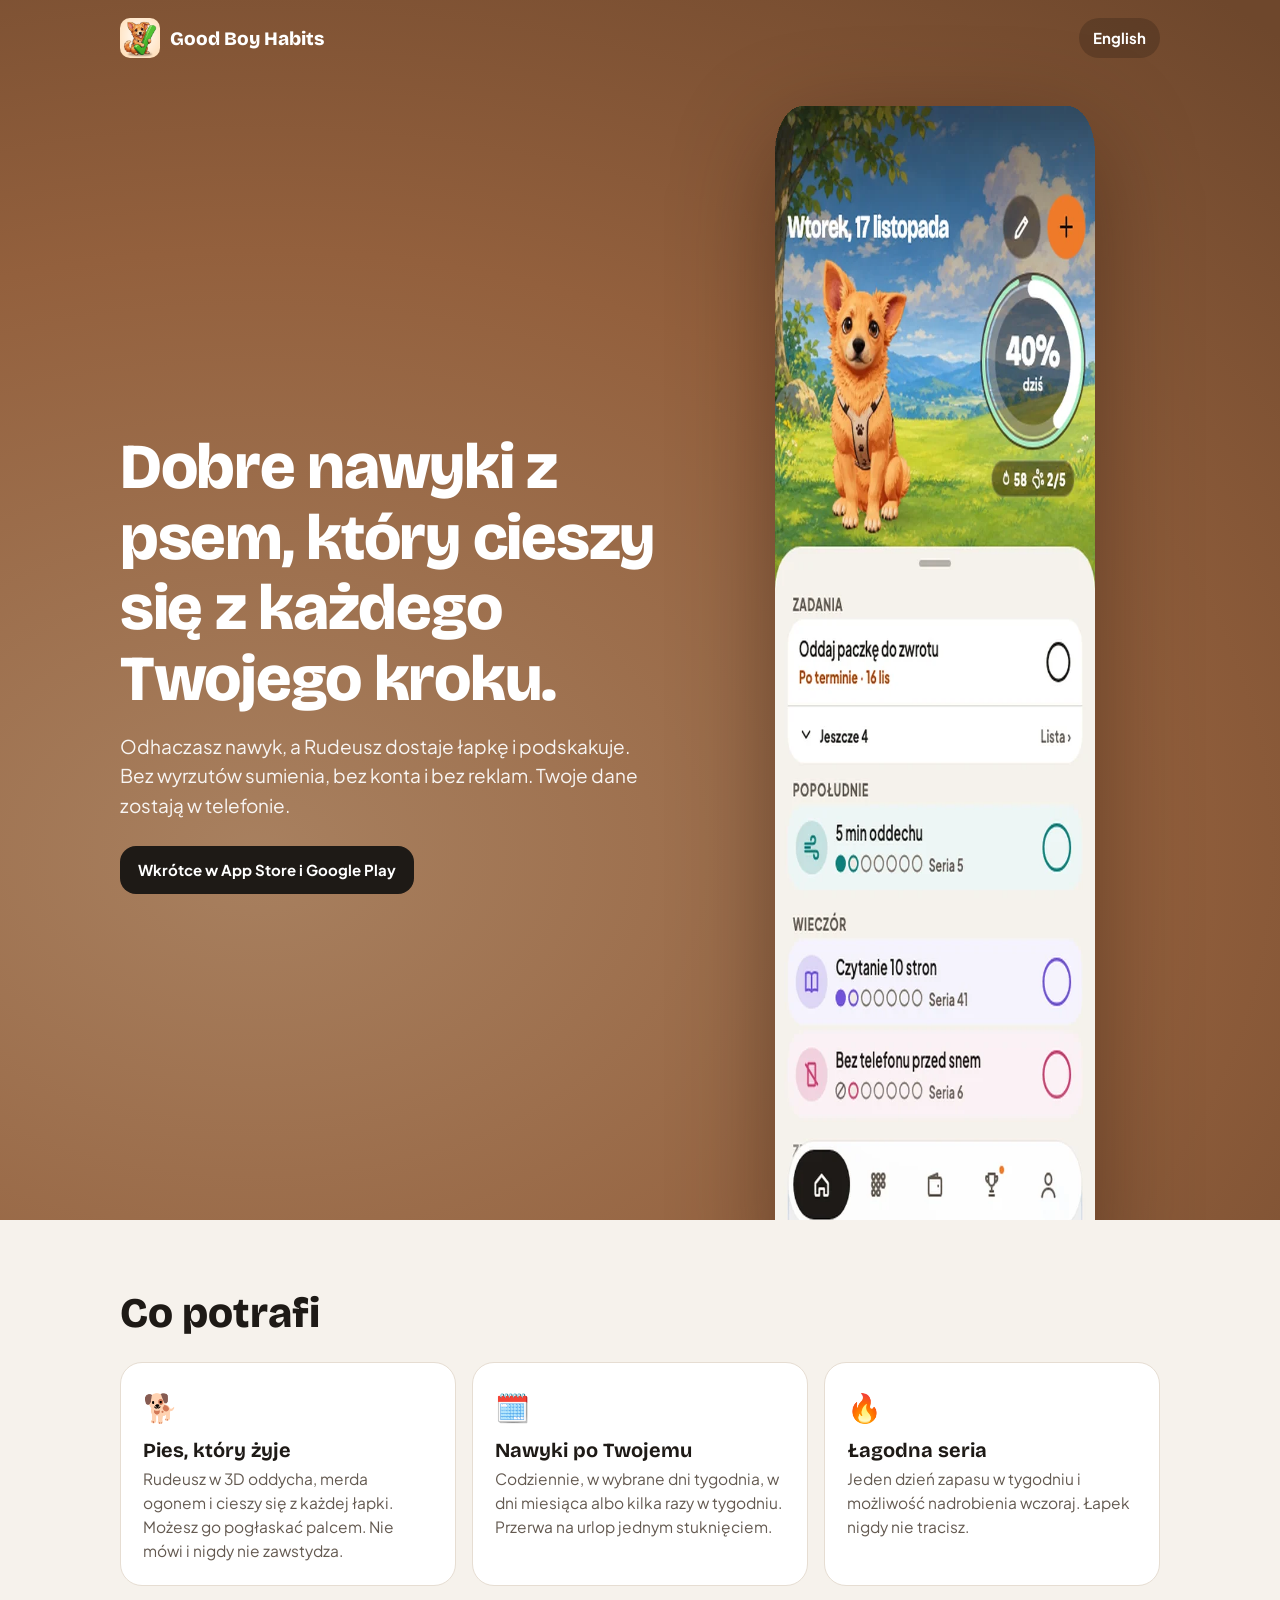
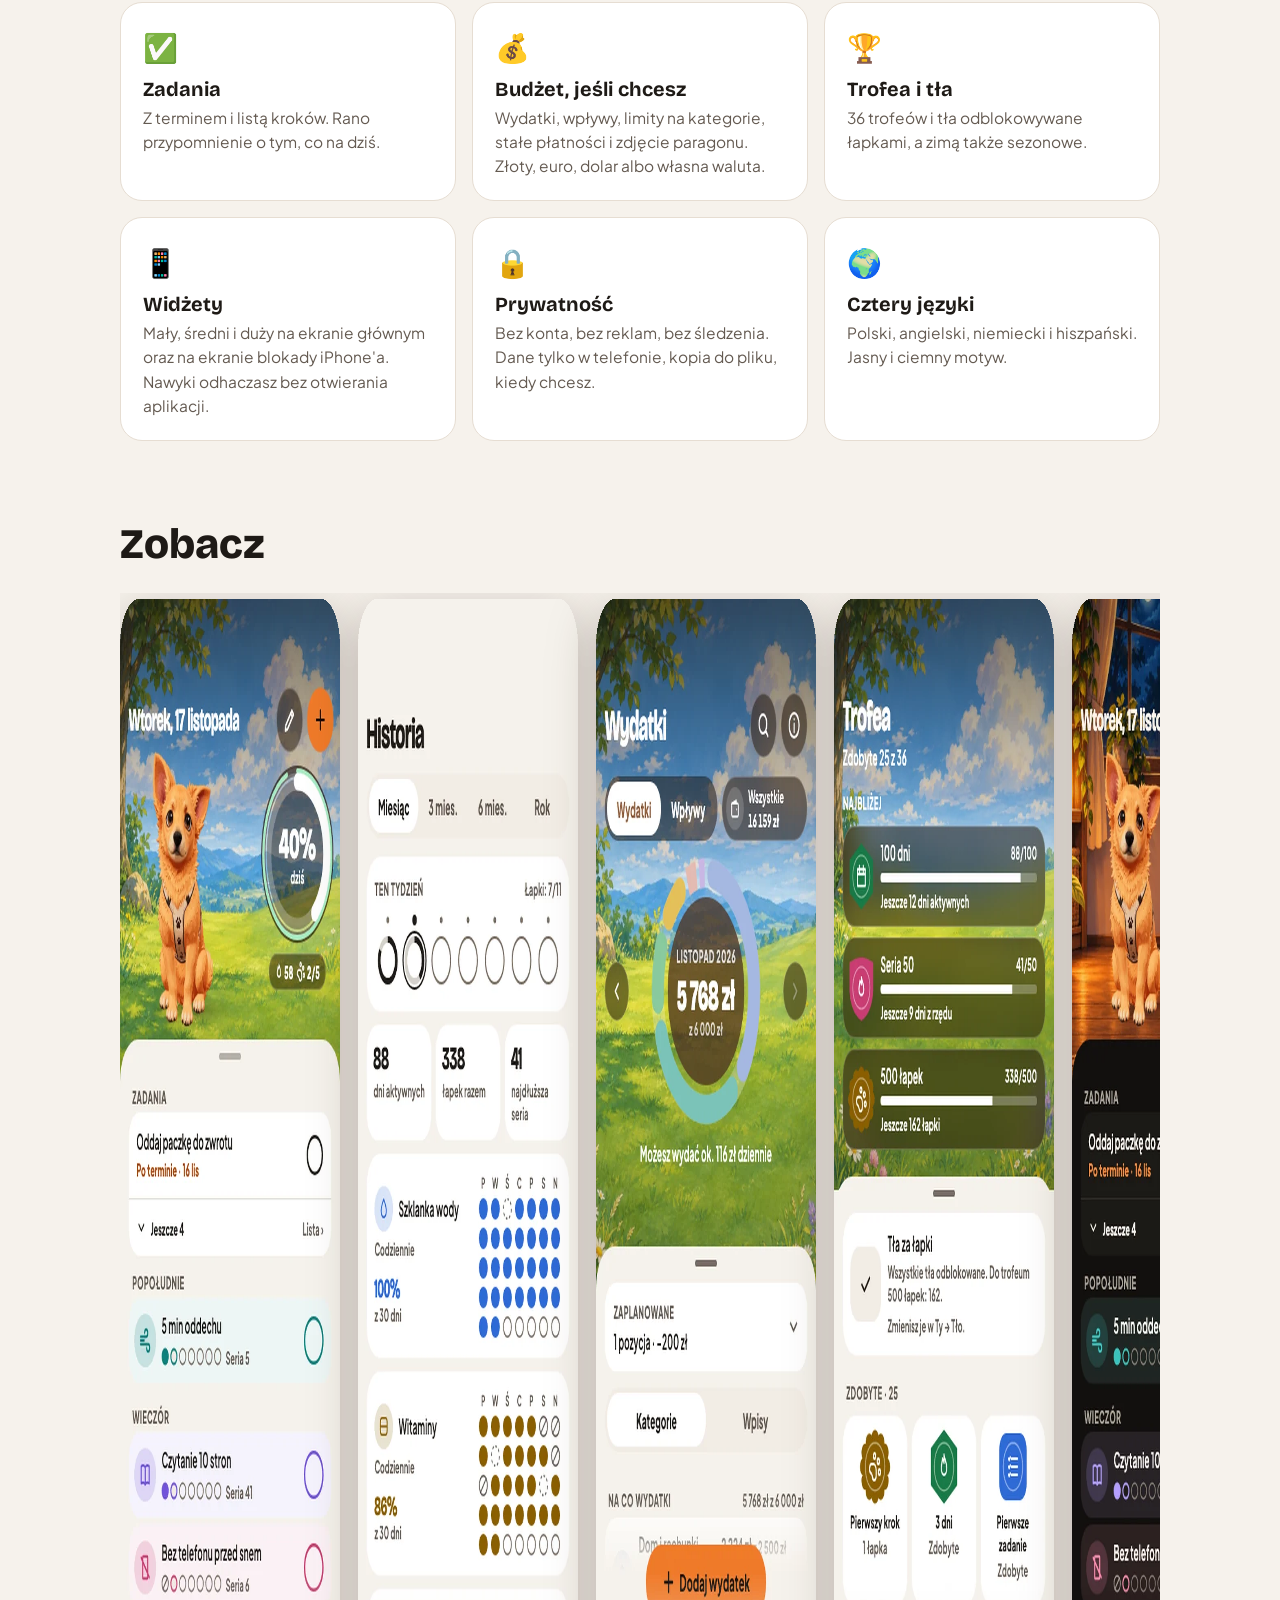
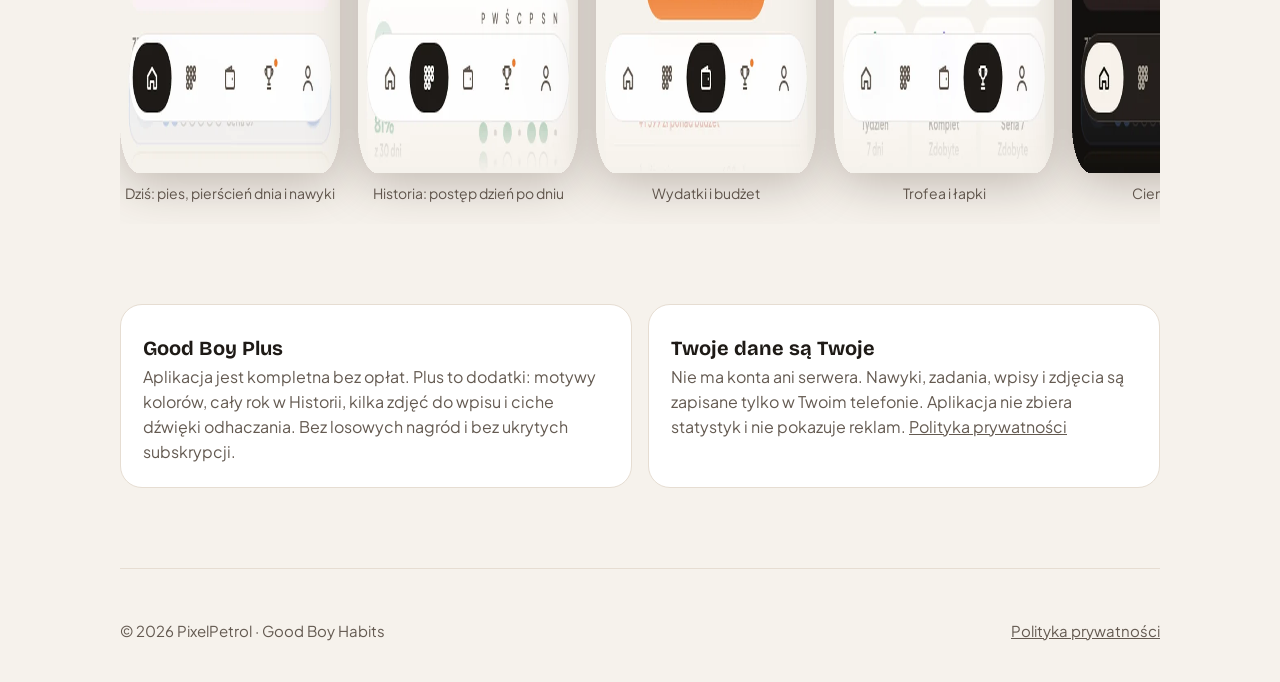
==== index.html @ c9a5abd4 "Good Boy Habits website and privacy policy Co-Authored-By: Claude Opus 5.5 <noreply@anthropic.com>" ====
<!doctype html>
<html lang="pl">
<head>
<meta charset="utf-8">
<meta name="viewport" content="width=device-width, initial-scale=1">
<title>Good Boy Habits — nawyki z psem</title>
<meta name="description" content="Dobre nawyki z psem, który cieszy się z każdego Twojego kroku. Bez konta, bez reklam, dane tylko w telefonie.">
<meta property="og:title" content="Good Boy Habits — nawyki z psem">
<meta property="og:description" content="Dobre nawyki z psem, który cieszy się z każdego Twojego kroku. Bez konta, bez reklam, dane tylko w telefonie.">
<meta property="og:image" content="img/og.png">
<link rel="icon" href="img/icon.png">
<link rel="preconnect" href="https://fonts.googleapis.com"><link rel="preconnect" href="https://fonts.gstatic.com" crossorigin><link href="https://fonts.googleapis.com/css2?family=Bricolage+Grotesque:wght@700;800&family=Plus+Jakarta+Sans:wght@500;700&display=swap" rel="stylesheet">
<link rel="stylesheet" href="style.css">
</head>
<body>
<header class="hero">
<div class="wrap">
<div class="top"><a class="brand" href="./"><img src="img/icon.png" alt="">Good Boy Habits</a><a class="langs" href="en/">English</a></div>
<div class="hero-grid">
<div><h1>Dobre nawyki z psem, który cieszy się z każdego Twojego kroku.</h1><p class="lead">Odhaczasz nawyk, a Rudeusz dostaje łapkę i podskakuje. Bez wyrzutów sumienia, bez konta i bez reklam. Twoje dane zostają w telefonie.</p><span class="badge"> Wkrótce w App Store i Google Play</span></div>
<div class="phone"><img src="img/pl_today.webp" alt="Dziś: pies, pierścień dnia i nawyki" width="540" height="1174"></div>
</div>
</div>
</header>
<main class="wrap">
<section><h2>Co potrafi</h2><div class="grid">
<div class="card"><div class="ico" aria-hidden="true">🐕</div><h3>Pies, który żyje</h3><p>Rudeusz w 3D oddycha, merda ogonem i cieszy się z każdej łapki. Możesz go pogłaskać palcem. Nie mówi i nigdy nie zawstydza.</p></div>
<div class="card"><div class="ico" aria-hidden="true">🗓️</div><h3>Nawyki po Twojemu</h3><p>Codziennie, w wybrane dni tygodnia, w dni miesiąca albo kilka razy w tygodniu. Przerwa na urlop jednym stuknięciem.</p></div>
<div class="card"><div class="ico" aria-hidden="true">🔥</div><h3>Łagodna seria</h3><p>Jeden dzień zapasu w tygodniu i możliwość nadrobienia wczoraj. Łapek nigdy nie tracisz.</p></div>
<div class="card"><div class="ico" aria-hidden="true">✅</div><h3>Zadania</h3><p>Z terminem i listą kroków. Rano przypomnienie o tym, co na dziś.</p></div>
<div class="card"><div class="ico" aria-hidden="true">💰</div><h3>Budżet, jeśli chcesz</h3><p>Wydatki, wpływy, limity na kategorie, stałe płatności i zdjęcie paragonu. Złoty, euro, dolar albo własna waluta.</p></div>
<div class="card"><div class="ico" aria-hidden="true">🏆</div><h3>Trofea i tła</h3><p>36 trofeów i tła odblokowywane łapkami, a zimą także sezonowe.</p></div>
<div class="card"><div class="ico" aria-hidden="true">📱</div><h3>Widżety</h3><p>Mały, średni i duży na ekranie głównym oraz na ekranie blokady iPhone&#x27;a. Nawyki odhaczasz bez otwierania aplikacji.</p></div>
<div class="card"><div class="ico" aria-hidden="true">🔒</div><h3>Prywatność</h3><p>Bez konta, bez reklam, bez śledzenia. Dane tylko w telefonie, kopia do pliku, kiedy chcesz.</p></div>
<div class="card"><div class="ico" aria-hidden="true">🌍</div><h3>Cztery języki</h3><p>Polski, angielski, niemiecki i hiszpański. Jasny i ciemny motyw.</p></div>
</div></section>
<section><h2>Zobacz</h2><div class="shots">
<figure><img src="img/pl_today.webp" alt="Dziś: pies, pierścień dnia i nawyki" loading="lazy" width="540" height="1174"><figcaption>Dziś: pies, pierścień dnia i nawyki</figcaption></figure>
<figure><img src="img/pl_history.webp" alt="Historia: postęp dzień po dniu" loading="lazy" width="540" height="1174"><figcaption>Historia: postęp dzień po dniu</figcaption></figure>
<figure><img src="img/pl_money.webp" alt="Wydatki i budżet" loading="lazy" width="540" height="1174"><figcaption>Wydatki i budżet</figcaption></figure>
<figure><img src="img/pl_trophies.webp" alt="Trofea i łapki" loading="lazy" width="540" height="1174"><figcaption>Trofea i łapki</figcaption></figure>
<figure><img src="img/pl_today_dark.webp" alt="Ciemny motyw" loading="lazy" width="540" height="1174"><figcaption>Ciemny motyw</figcaption></figure>
</div></section>
<section><div class="two">
<div class="card"><h3>Good Boy Plus</h3><p>Aplikacja jest kompletna bez opłat. Plus to dodatki: motywy kolorów, cały rok w Historii, kilka zdjęć do wpisu i ciche dźwięki odhaczania. Bez losowych nagród i bez ukrytych subskrypcji.</p></div>
<div class="card"><h3>Twoje dane są Twoje</h3><p>Nie ma konta ani serwera. Nawyki, zadania, wpisy i zdjęcia są zapisane tylko w Twoim telefonie. Aplikacja nie zbiera statystyk i nie pokazuje reklam. <a href="privacy.html">Polityka prywatności</a></p></div>
</div></section>
<footer><span>© 2026 PixelPetrol · Good Boy Habits</span><a href="privacy.html">Polityka prywatności</a></footer>
</main>
</body>
</html>
---- style.css ----
:root { --bg:#F6F2EC; --card:#FFFFFF; --tx:#1E1A16; --mut:#645A51; --hero:#93603D; --hero2:#6E472C; --brand:#F07A2E; --line:#E6DDD2; }
@media (prefers-color-scheme: dark) { :root { --bg:#12100E; --card:#1C1916; --tx:#F6F1EA; --mut:#A89F94; --line:#2E2924; } }
* { box-sizing:border-box; }
html { -webkit-text-size-adjust:100%; }
body { margin:0; background:var(--bg); color:var(--tx); font:17px/1.55 'Plus Jakarta Sans', system-ui, sans-serif; }
a { color:inherit; }
h1, h2, h3 { font-family:'Bricolage Grotesque', system-ui, sans-serif; line-height:1.1; margin:0; }
.wrap { max-width:1080px; margin:0 auto; padding:0 20px; }
header.hero { background:radial-gradient(120% 90% at 20% 70%, #A8805F, var(--hero) 55%, var(--hero2)); color:#fff; overflow:hidden; }
.top { display:flex; align-items:center; justify-content:space-between; padding:18px 0; }
.brand { display:flex; align-items:center; gap:10px; font:800 19px 'Bricolage Grotesque', sans-serif; text-decoration:none; }
.brand img { width:40px; height:40px; border-radius:10px; }
.langs { font-weight:700; font-size:15px; text-decoration:none; padding:8px 14px; border-radius:99px; background:rgba(0,0,0,.18); }
.hero-grid { display:grid; grid-template-columns:1.1fr .9fr; gap:40px; align-items:center; padding:30px 0 0; }
.hero h1 { font-size:clamp(38px, 6vw, 64px); font-weight:800; letter-spacing:-.02em; }
.hero p.lead { font-size:19px; opacity:.92; margin:18px 0 26px; max-width:520px; }
.badge { display:inline-flex; align-items:center; gap:10px; background:#1E1A16; color:#fff; padding:12px 18px; border-radius:16px; font-weight:700; font-size:15px; }
.phone { justify-self:center; width:min(320px, 80vw); margin-bottom:-60px; filter:drop-shadow(0 30px 50px rgba(40,20,8,.45)); }
.phone img { width:100%; display:block; }
section { padding:70px 0 10px; }
section h2 { font-size:clamp(30px, 4.4vw, 42px); font-weight:800; margin-bottom:26px; }
.grid { display:grid; grid-template-columns:repeat(3, 1fr); gap:16px; }
.card { background:var(--card); border:1px solid var(--line); border-radius:22px; padding:22px; }
.card .ico { font-size:28px; }
.card h3 { font-size:20px; font-weight:700; margin:10px 0 6px; }
.card p { margin:0; color:var(--mut); font-size:15.5px; }
.shots { display:flex; gap:18px; overflow-x:auto; padding:6px 2px 20px; scroll-snap-type:x mandatory; }
.shots figure { margin:0; flex:0 0 220px; scroll-snap-align:start; }
.shots img { width:100%; display:block; filter:drop-shadow(0 12px 24px rgba(40,20,8,.25)); }
.shots figcaption { color:var(--mut); font-size:14px; margin-top:10px; text-align:center; }
.two { display:grid; grid-template-columns:1fr 1fr; gap:16px; }
.two .card p { font-size:16px; }
footer { padding:50px 0 40px; color:var(--mut); font-size:15px; display:flex; gap:18px; flex-wrap:wrap; justify-content:space-between; border-top:1px solid var(--line); margin-top:70px; }
.policy { max-width:760px; margin:0 auto; padding:30px 20px 10px; }
.policy h1 { font-size:clamp(34px, 6vw, 48px); font-weight:800; margin:20px 0 6px; }
.policy h2 { font-size:22px; font-weight:700; margin:34px 0 8px; }
.policy p { margin:0 0 12px; }
.policy .mut { color:var(--mut); }
@media (max-width:820px) {
  .hero-grid { grid-template-columns:1fr; text-align:left; }
  .phone { width:min(280px, 74vw); }
  .grid, .two { grid-template-columns:1fr; }
}
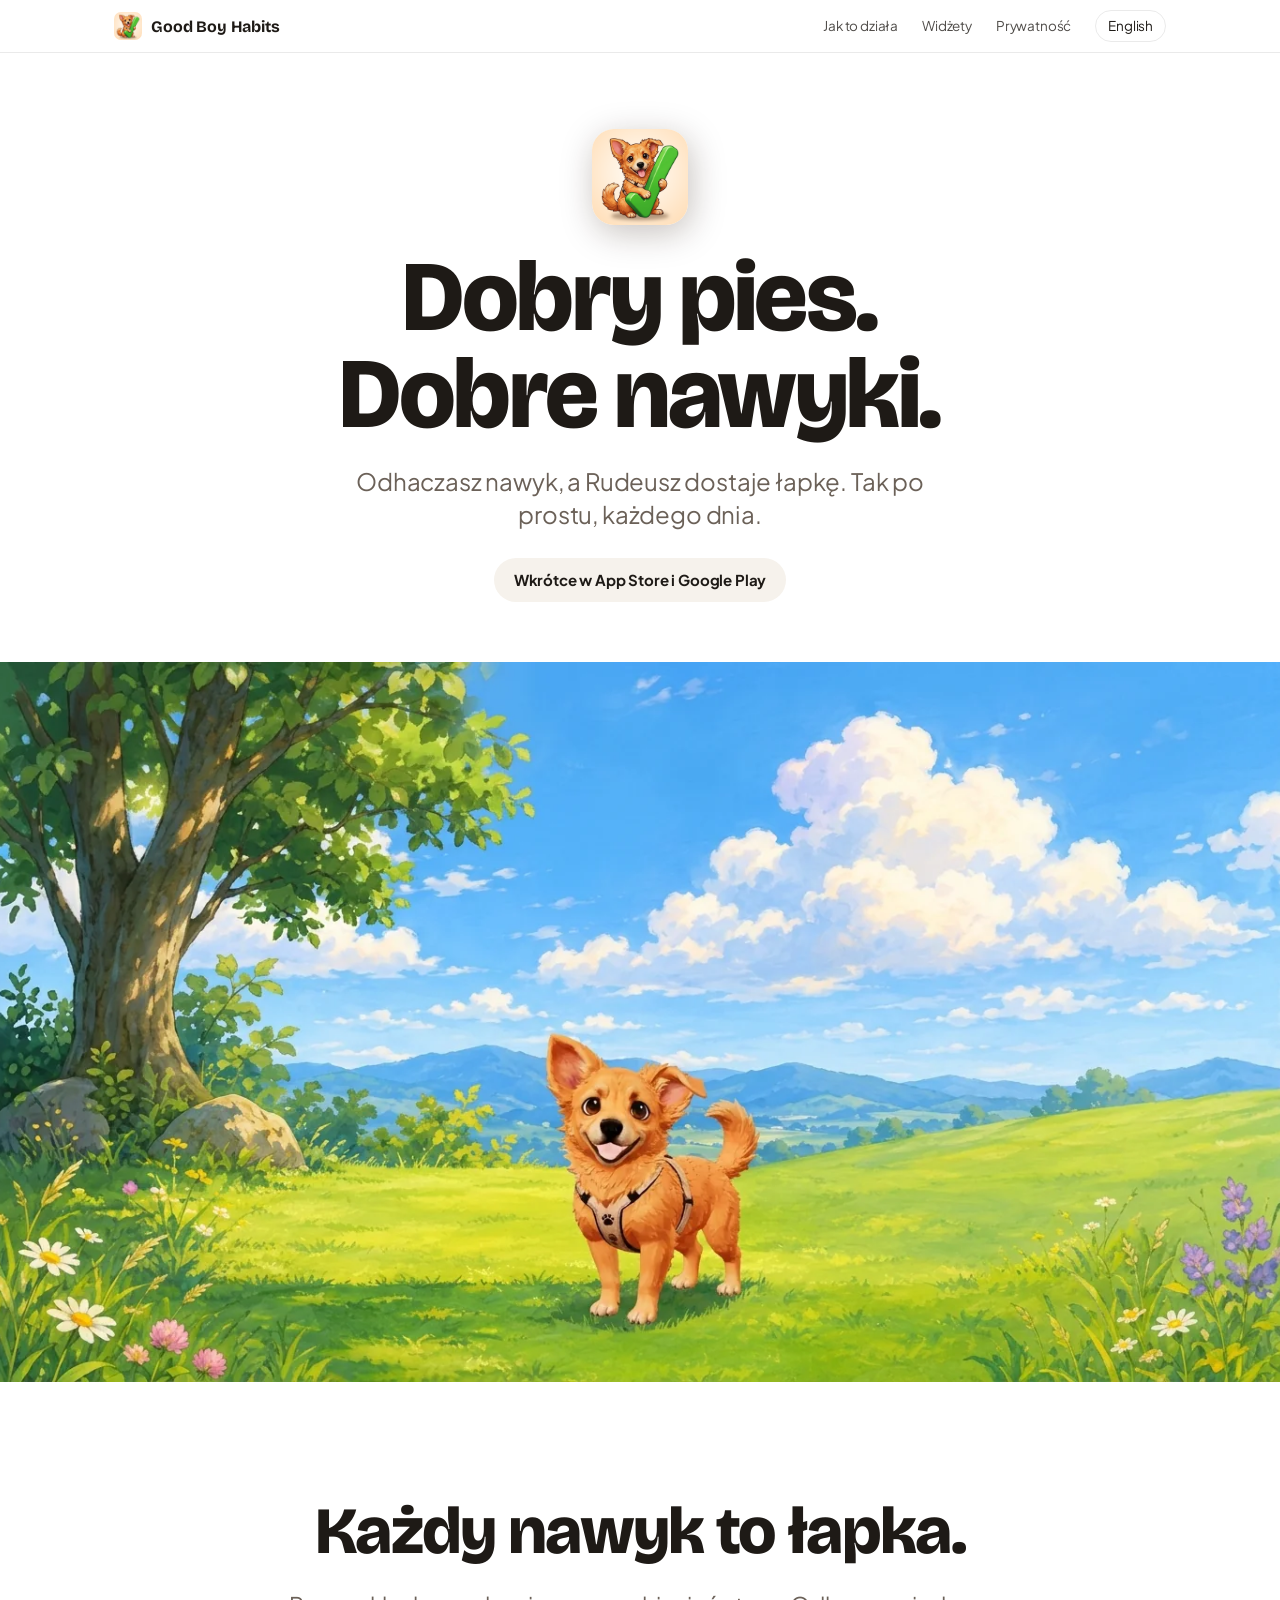
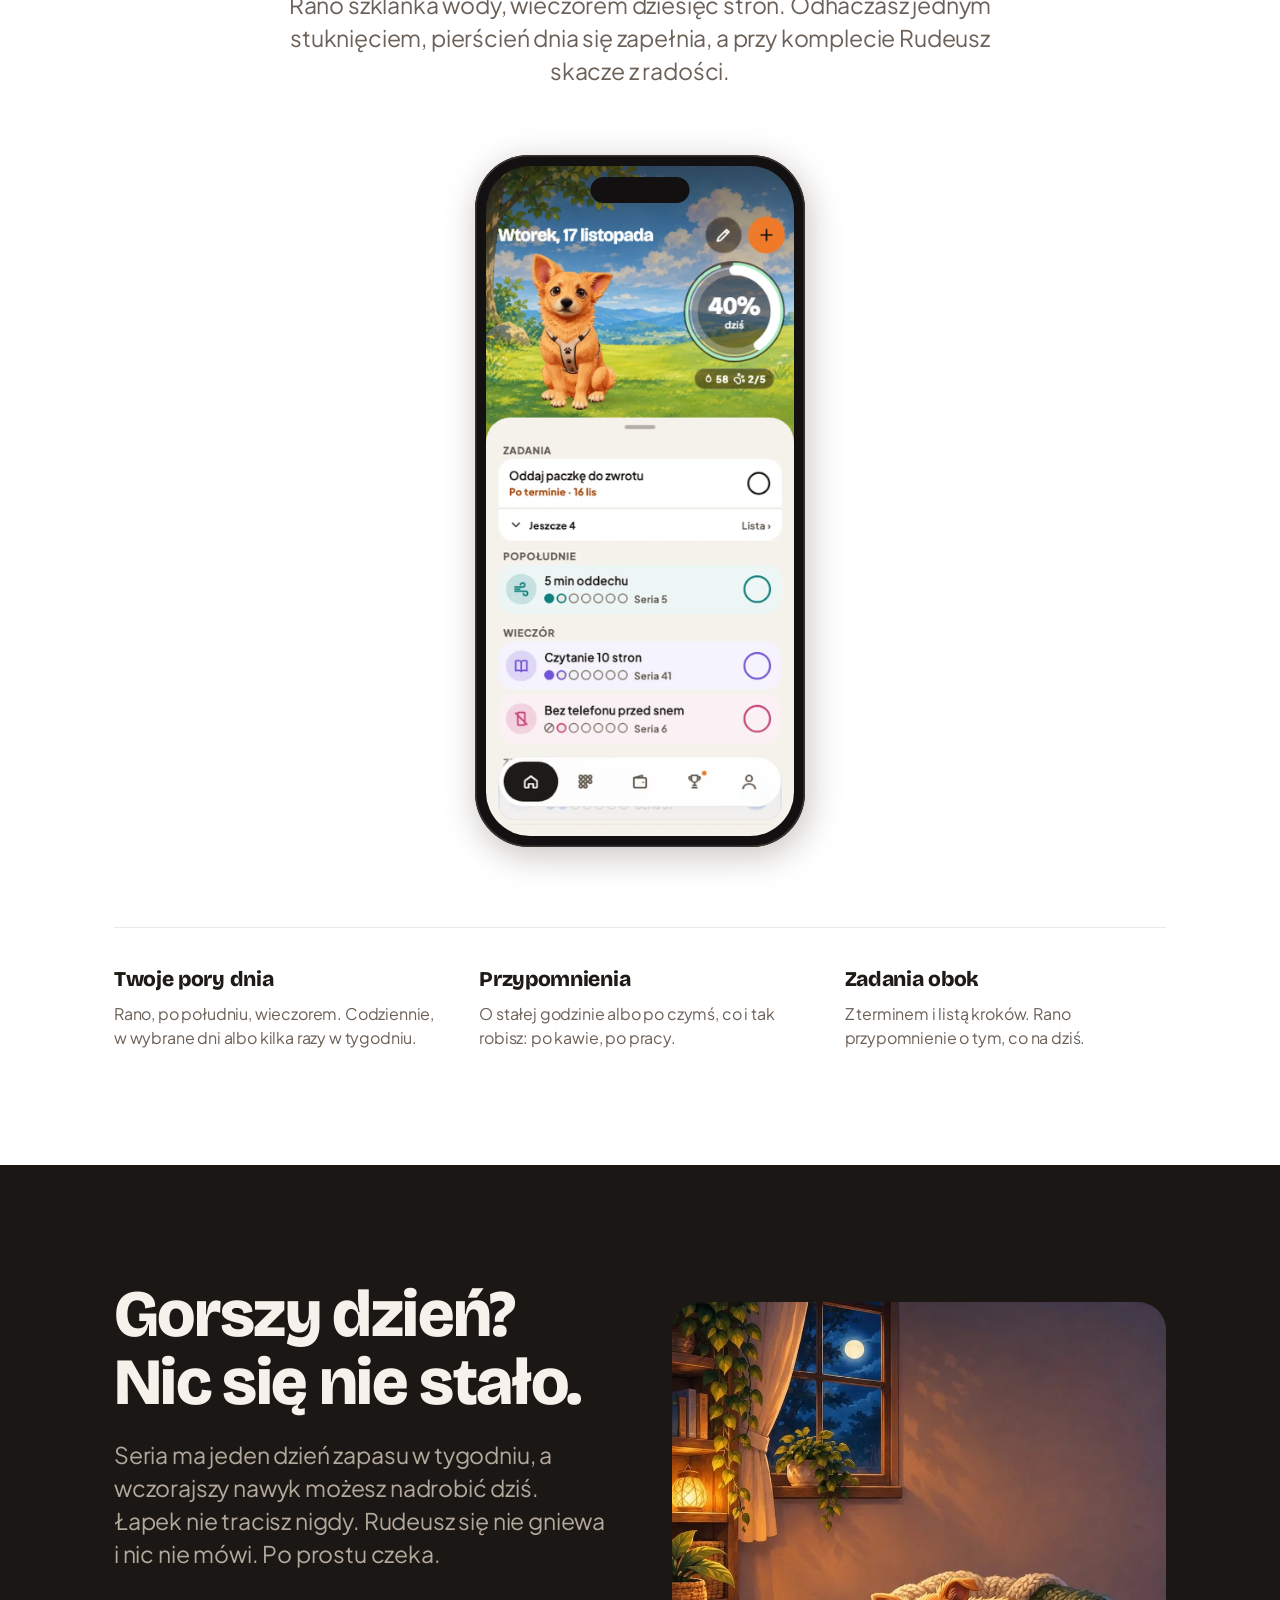
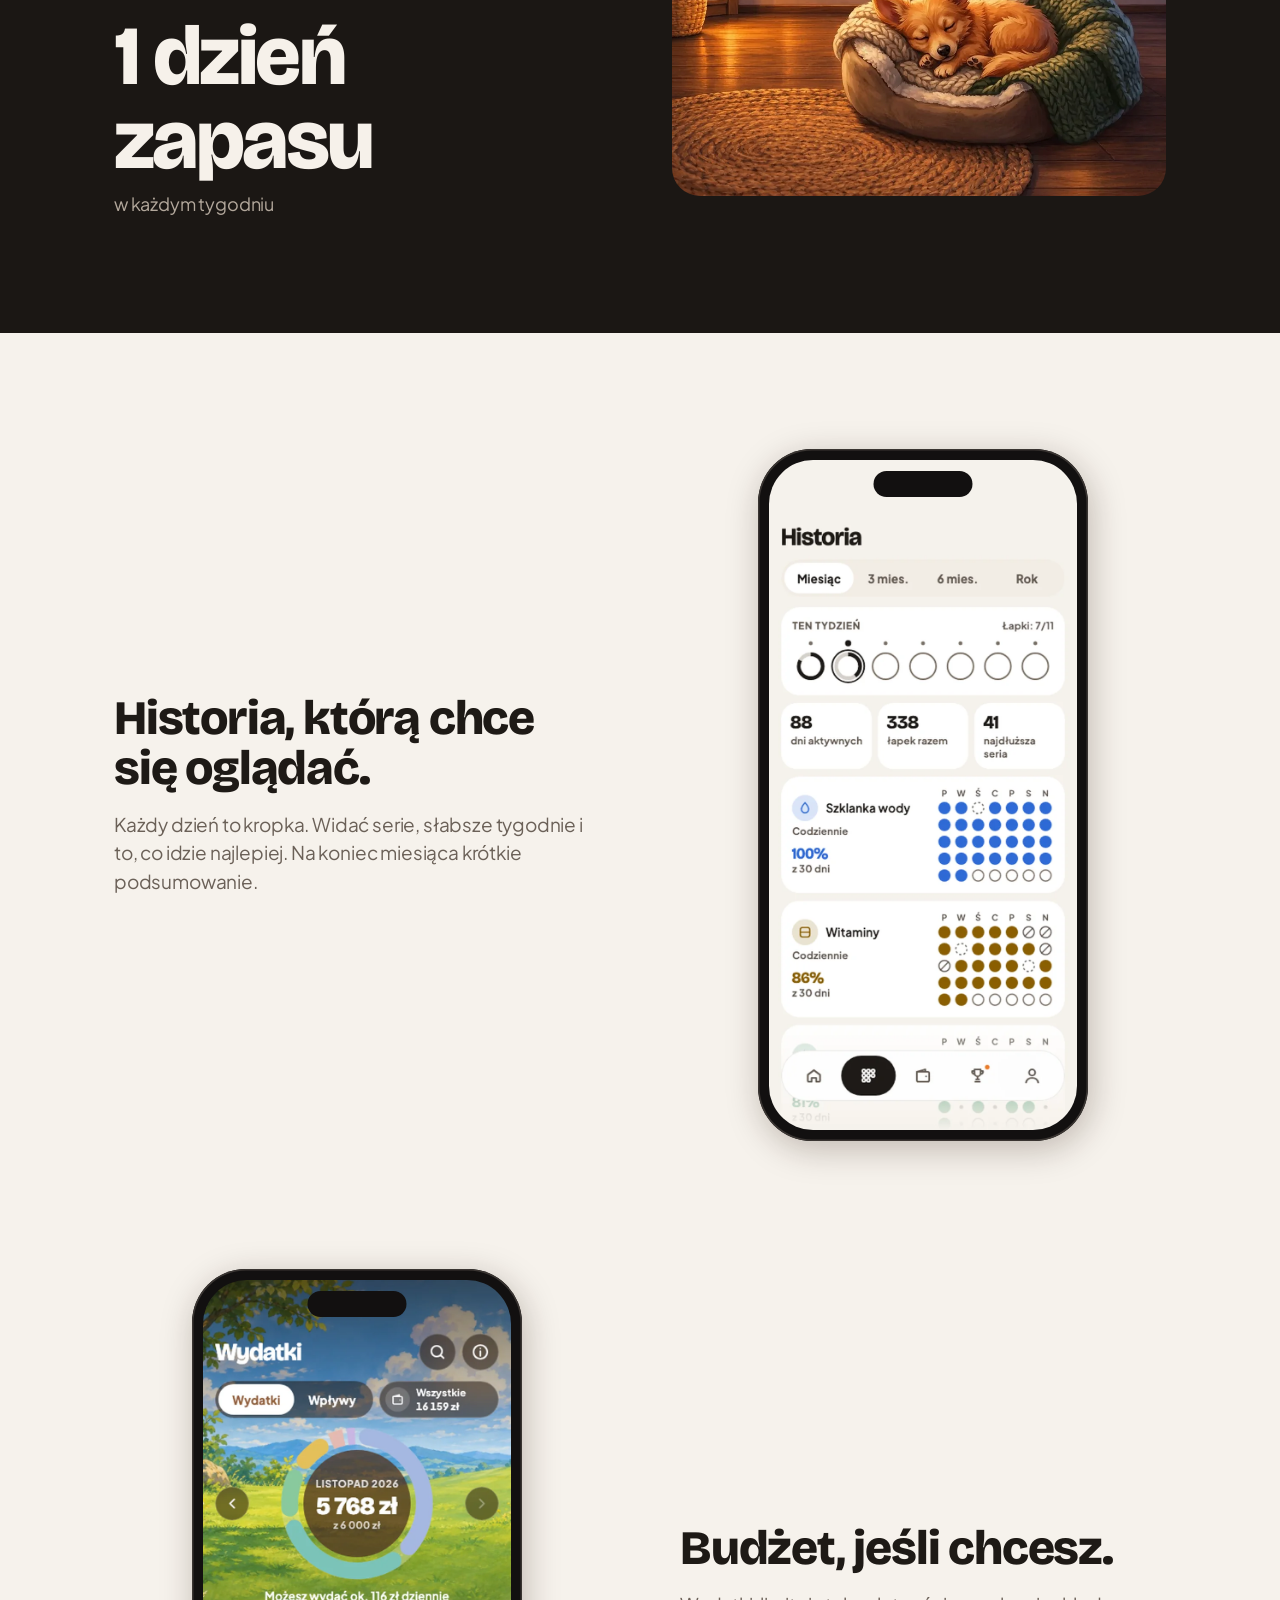
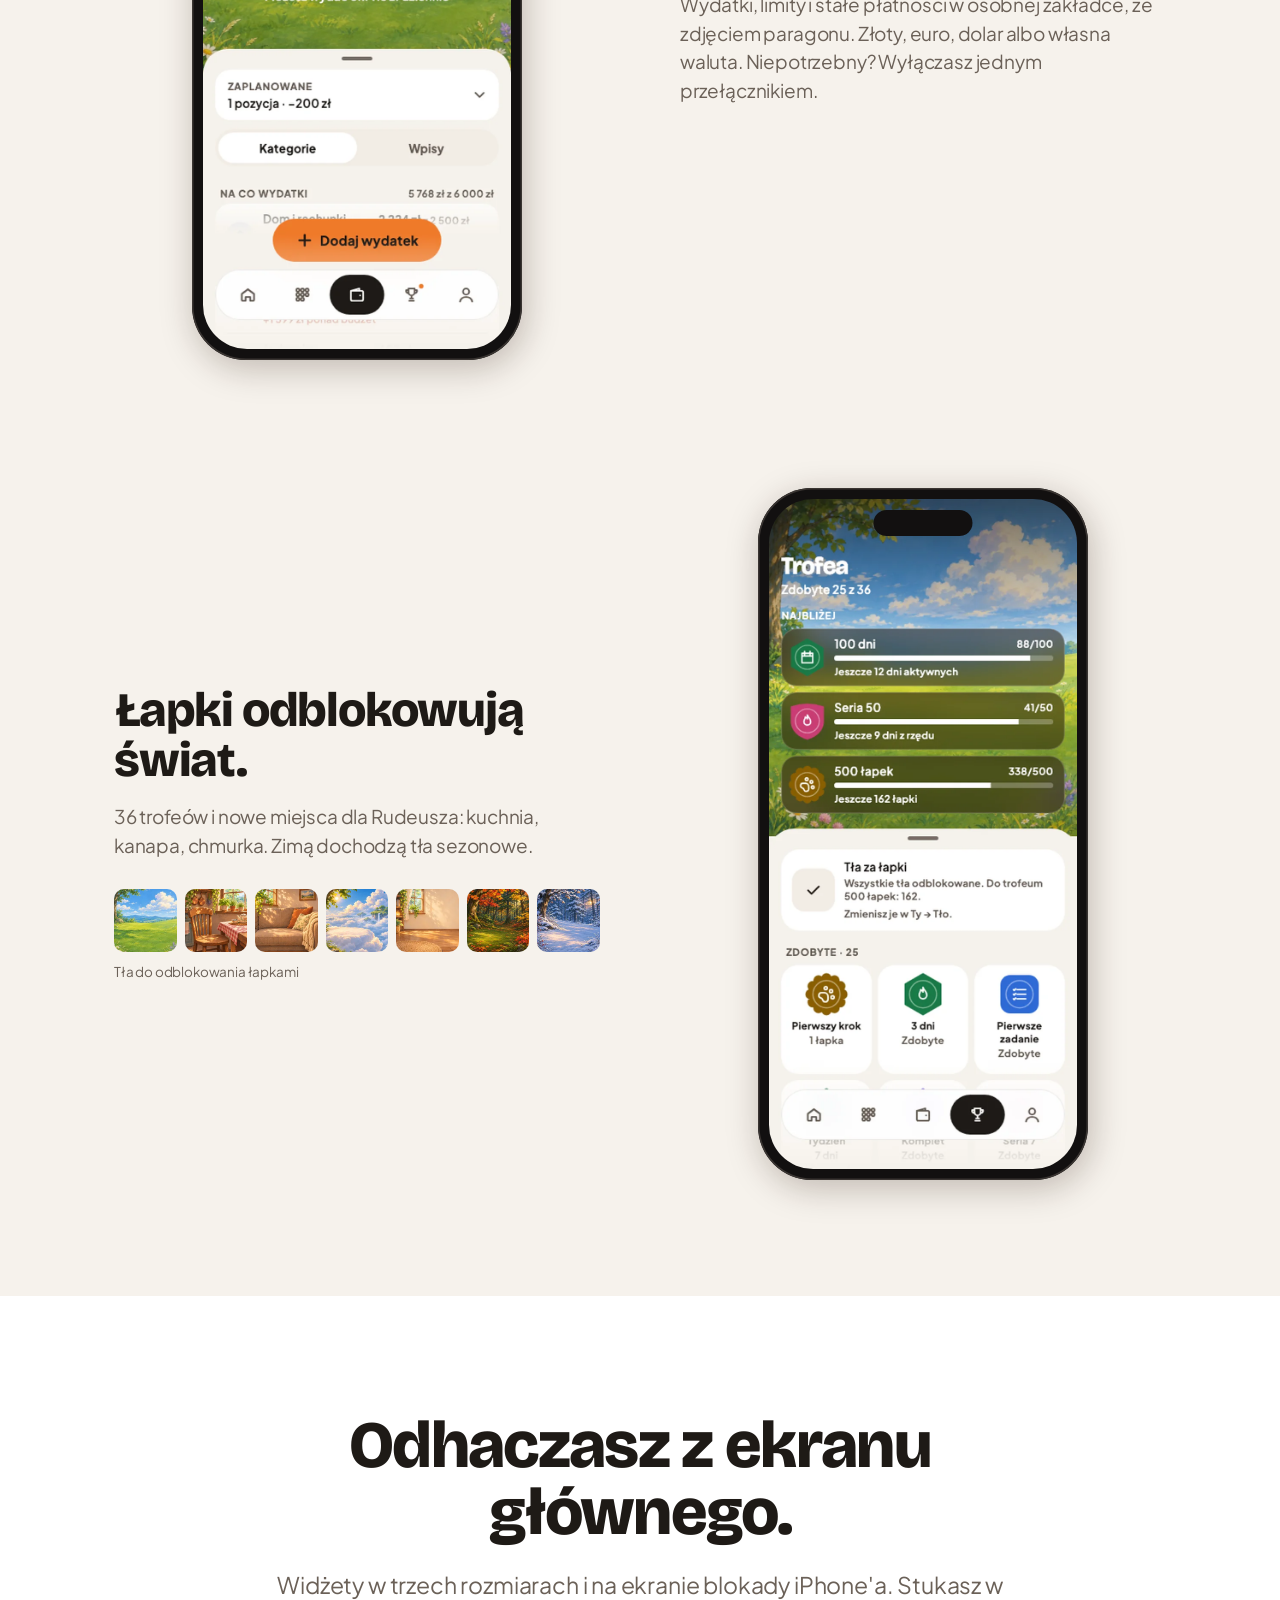
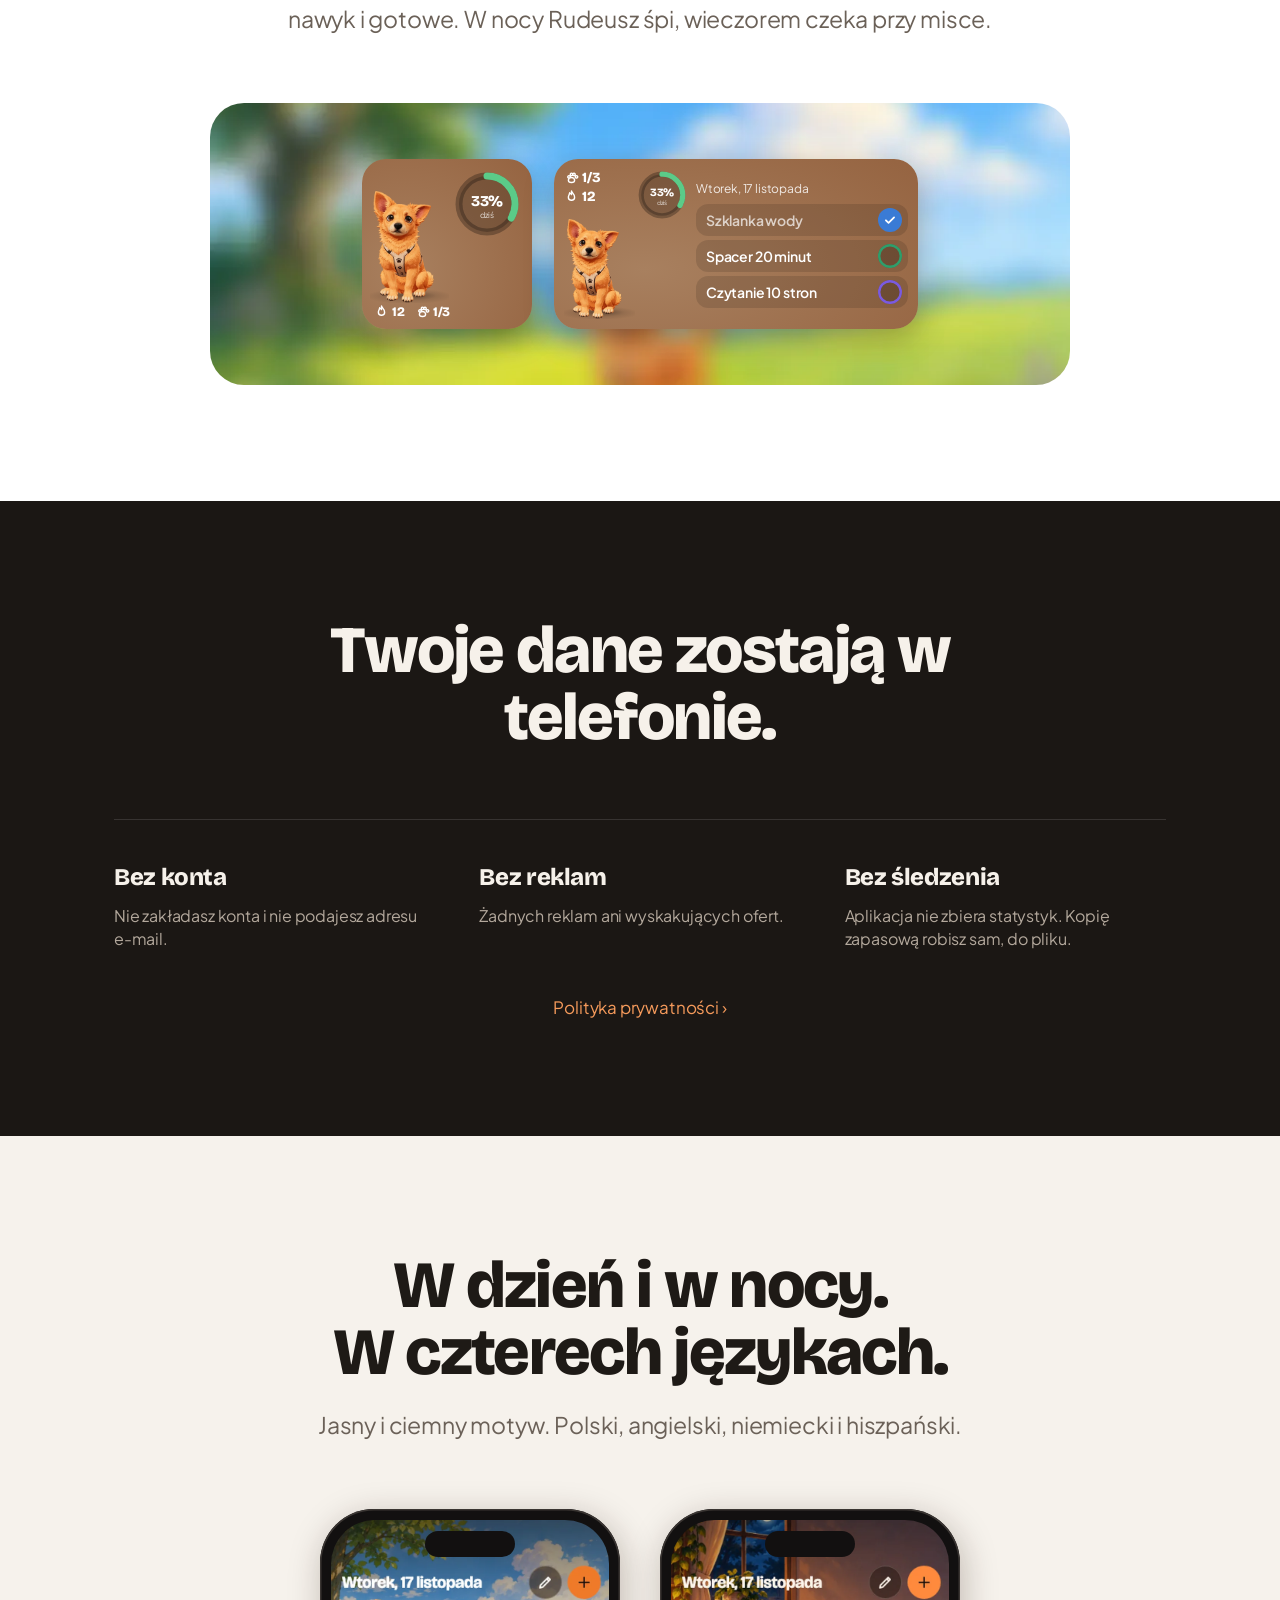
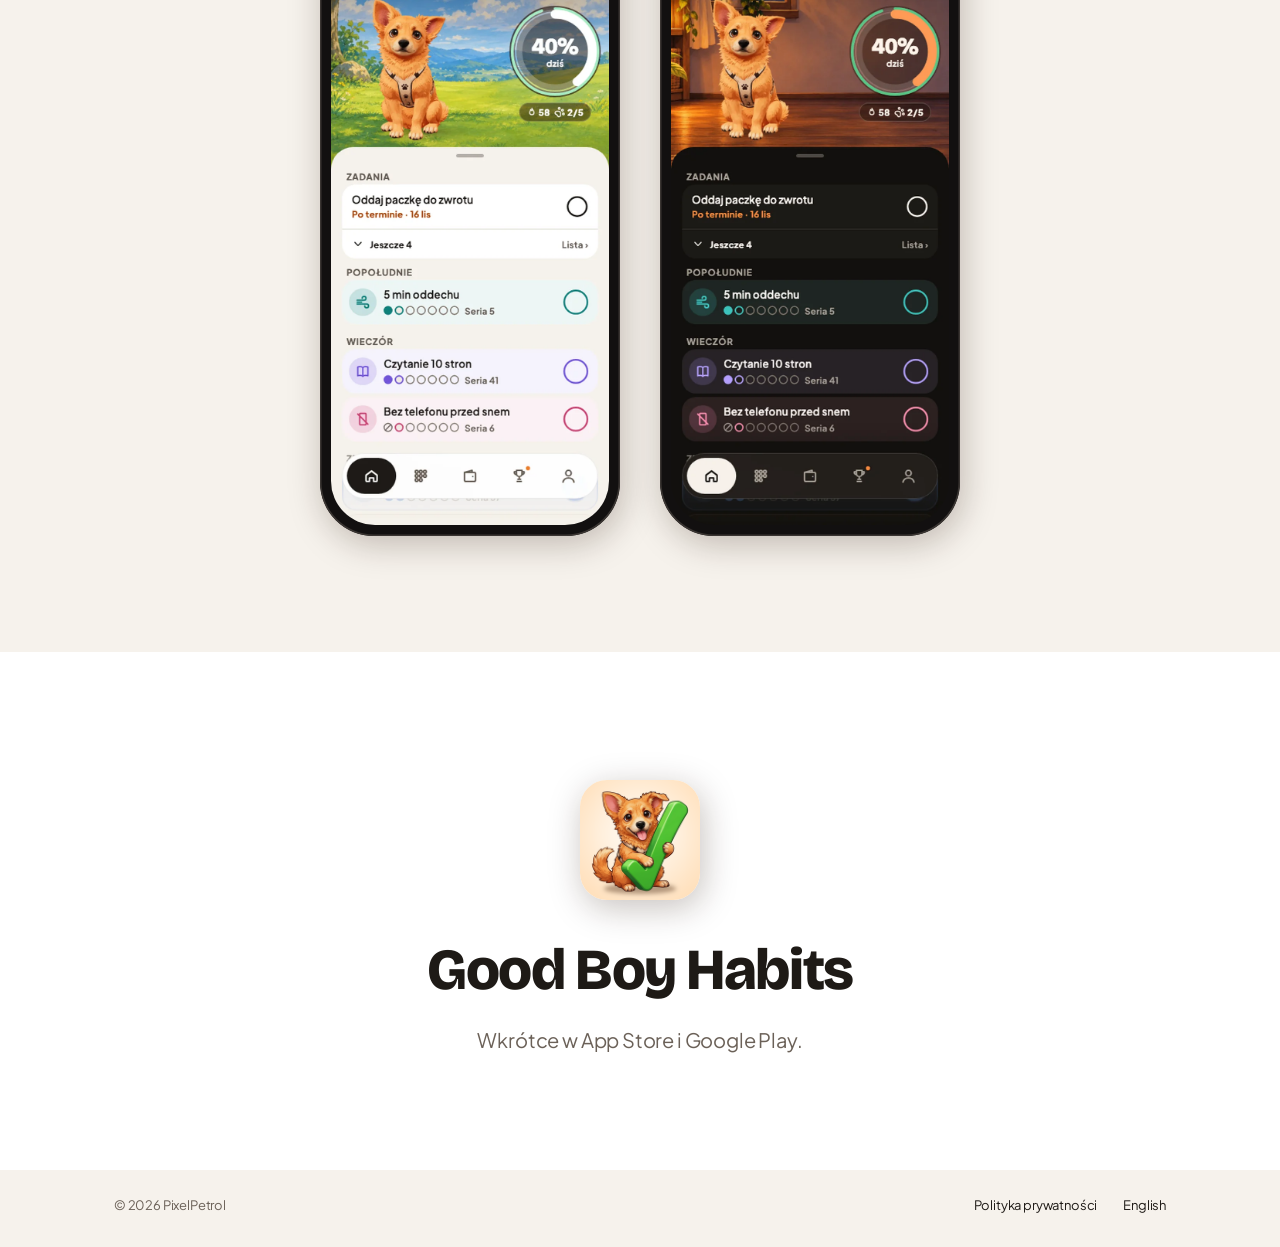
==== commit 4a52bdfa: "New website design: painted scenes, real screens, light and dark bands Co-Authored-By: Claude Opus 5" ====
--- a/index.html
+++ b/index.html
@@ -3,49 +3,98 @@
 <head>
 <meta charset="utf-8">
 <meta name="viewport" content="width=device-width, initial-scale=1">
-<title>Good Boy Habits — nawyki z psem</title>
-<meta name="description" content="Dobre nawyki z psem, który cieszy się z każdego Twojego kroku. Bez konta, bez reklam, dane tylko w telefonie.">
-<meta property="og:title" content="Good Boy Habits — nawyki z psem">
-<meta property="og:description" content="Dobre nawyki z psem, który cieszy się z każdego Twojego kroku. Bez konta, bez reklam, dane tylko w telefonie.">
-<meta property="og:image" content="img/og.png">
+<title>Good Boy Habits — dobry pies, dobre nawyki</title>
+<meta name="description" content="Odhaczasz nawyk, Rudeusz dostaje łapkę. Aplikacja do nawyków z psem, bez konta i bez reklam.">
+<meta property="og:title" content="Good Boy Habits — dobry pies, dobre nawyki">
+<meta property="og:description" content="Odhaczasz nawyk, Rudeusz dostaje łapkę. Aplikacja do nawyków z psem, bez konta i bez reklam.">
+<meta property="og:image" content="https://pixelpetrol.github.io/goodboyhabits/img/og.png">
+<meta name="theme-color" content="#FFFFFF">
 <link rel="icon" href="img/icon.png">
-<link rel="preconnect" href="https://fonts.googleapis.com"><link rel="preconnect" href="https://fonts.gstatic.com" crossorigin><link href="https://fonts.googleapis.com/css2?family=Bricolage+Grotesque:wght@700;800&family=Plus+Jakarta+Sans:wght@500;700&display=swap" rel="stylesheet">
+<link rel="apple-touch-icon" href="img/icon.png">
+<link rel="preconnect" href="https://fonts.googleapis.com"><link rel="preconnect" href="https://fonts.gstatic.com" crossorigin><link href="https://fonts.googleapis.com/css2?family=Bricolage+Grotesque:opsz,wght@12..96,700;12..96,800&family=Plus+Jakarta+Sans:wght@400;600;700&display=swap" rel="stylesheet">
 <link rel="stylesheet" href="style.css">
 </head>
 <body>
+<nav class="nav"><div class="wrap">
+<a class="brand" href="./"><img src="img/icon.png" alt="">Good Boy Habits</a>
+<a class="l" href="#jak">Jak to działa</a><a class="l" href="#widzety">Widżety</a><a class="l" href="#prywatnosc">Prywatność</a>
+<a class="lang" href="en/">English</a>
+</div></nav>
+<main>
 <header class="hero">
 <div class="wrap">
-<div class="top"><a class="brand" href="./"><img src="img/icon.png" alt="">Good Boy Habits</a><a class="langs" href="en/">English</a></div>
-<div class="hero-grid">
-<div><h1>Dobre nawyki z psem, który cieszy się z każdego Twojego kroku.</h1><p class="lead">Odhaczasz nawyk, a Rudeusz dostaje łapkę i podskakuje. Bez wyrzutów sumienia, bez konta i bez reklam. Twoje dane zostają w telefonie.</p><span class="badge"> Wkrótce w App Store i Google Play</span></div>
-<div class="phone"><img src="img/pl_today.webp" alt="Dziś: pies, pierścień dnia i nawyki" width="540" height="1174"></div>
+<img class="icon" src="img/icon.png" alt="" width="96" height="96">
+<h1>Dobry pies.<br>Dobre nawyki.</h1>
+<p class="sub">Odhaczasz nawyk, a Rudeusz dostaje łapkę. Tak po prostu, każdego dnia.</p>
+<span class="soon">Wkrótce w App Store i Google Play</span>
+</div>
+<div class="scene" role="img" aria-label="Rudeusz, rudy pies, stoi na słonecznej łące"></div>
+</header>
+
+<section class="band s1 center" id="jak">
+<div class="wrap">
+<div class="narrow reveal"><h2 class="h2">Każdy nawyk to łapka.</h2><p class="lead">Rano szklanka wody, wieczorem dziesięć stron. Odhaczasz jednym stuknięciem, pierścień dnia się zapełnia, a przy komplecie Rudeusz skacze z radości.</p></div>
+<div class="reveal"><div class="phone"><img src="img/pl_today.webp" alt="Każdy nawyk to łapka." loading="lazy" width="402" height="874"></div></div>
+<div class="cols reveal"><div><h3>Twoje pory dnia</h3><p>Rano, po południu, wieczorem. Codziennie, w wybrane dni albo kilka razy w tygodniu.</p></div><div><h3>Przypomnienia</h3><p>O stałej godzinie albo po czymś, co i tak robisz: po kawie, po pracy.</p></div><div><h3>Zadania obok</h3><p>Z terminem i listą kroków. Rano przypomnienie o tym, co na dziś.</p></div></div>
+</div>
+</section>
+
+<section class="band dark s2">
+<div class="wrap grid2">
+<div class="reveal"><h2 class="h2">Gorszy dzień?<br>Nic się nie stało.</h2><p class="lead">Seria ma jeden dzień zapasu w tygodniu, a wczorajszy nawyk możesz nadrobić dziś. Łapek nie tracisz nigdy. Rudeusz się nie gniewa i nic nie mówi. Po prostu czeka.</p><div class="big">1 dzień zapasu</div><div class="small">w każdym tygodniu</div></div>
+<img class="evening reveal" src="img/evening.webp" alt="Rudeusz śpi zwinięty na posłaniu w ciepłym, wieczornym pokoju" loading="lazy">
+</div>
+</section>
+
+<section class="band parchment">
+<div class="wrap">
+<div class="row reveal"><div class="txt"><h3>Historia, którą chce się oglądać.</h3><p>Każdy dzień to kropka. Widać serie, słabsze tygodnie i to, co idzie najlepiej. Na koniec miesiąca krótkie podsumowanie.</p></div><div class="phone"><img src="img/pl_history.webp" alt="Historia, którą chce się oglądać." loading="lazy" width="402" height="874"></div></div>
+<div class="row reveal flip"><div class="txt"><h3>Budżet, jeśli chcesz.</h3><p>Wydatki, limity i stałe płatności w osobnej zakładce, ze zdjęciem paragonu. Złoty, euro, dolar albo własna waluta. Niepotrzebny? Wyłączasz jednym przełącznikiem.</p></div><div class="phone"><img src="img/pl_money.webp" alt="Budżet, jeśli chcesz." loading="lazy" width="402" height="874"></div></div>
+<div class="row reveal"><div class="txt"><h3>Łapki odblokowują świat.</h3><p>36 trofeów i nowe miejsca dla Rudeusza: kuchnia, kanapa, chmurka. Zimą dochodzą tła sezonowe.</p><div class="bgs"><img src="img/bg_yard.webp" alt="" loading="lazy"><img src="img/bg_kitchen.webp" alt="" loading="lazy"><img src="img/bg_sofa.webp" alt="" loading="lazy"><img src="img/bg_cloud.webp" alt="" loading="lazy"><img src="img/bg_room.webp" alt="" loading="lazy"><img src="img/bg_autumn.webp" alt="" loading="lazy"><img src="img/bg_winter.webp" alt="" loading="lazy"></div><p class="bgs-cap">Tła do odblokowania łapkami</p></div><div class="phone"><img src="img/pl_trophies.webp" alt="Łapki odblokowują świat." loading="lazy" width="402" height="874"></div></div>
+</div>
+</section>
+
+<section class="band center" id="widzety">
+<div class="wrap">
+<div class="narrow reveal"><h2 class="h2">Odhaczasz z ekranu głównego.</h2><p class="lead">Widżety w trzech rozmiarach i na ekranie blokady iPhone&#x27;a. Stukasz w nawyk i gotowe. W nocy Rudeusz śpi, wieczorem czeka przy misce.</p></div>
+<div class="home reveal" role="img" aria-label="Odhaczasz z ekranu głównego.">
+<div class="wd s"><svg class="ring" viewBox="0 0 70 70" aria-hidden="true"><circle cx="35" cy="35" r="28" fill="rgba(0,0,0,.22)" stroke="rgba(0,0,0,.28)" stroke-width="7"/><circle cx="35" cy="35" r="28" fill="none" stroke="#5BCB88" stroke-width="7" stroke-linecap="round" stroke-dasharray="58.6 175.9" transform="rotate(-90 35 35)"/><text x="35" y="37" text-anchor="middle" class="ringtxt">33%</text><text x="35" y="49" text-anchor="middle" font-size="8" fill="rgba(255,255,255,.8)" font-family="Plus Jakarta Sans, sans-serif">dziś</text></svg><img class="dog" src="img/dog_sit.webp" alt=""><div class="pills"><span><svg class="i" viewBox="0 0 24 24" aria-hidden="true"><path d="M12 3c1 4 5 5 5 10a5 5 0 0 1-10 0c0-3 2-4 2-7 2 1 3 3 3 3s0-3 0-6z"/></svg>12</span><span><svg class="i" viewBox="0 0 24 24" aria-hidden="true"><path d="M12 20c-3 0-5-1.5-5-3.5S9 12 12 12s5 2.5 5 4.5-2 3.5-5 3.5zM6 11a2 2 0 1 0 0-.01M10 7a2 2 0 1 0 0-.01M14 7a2 2 0 1 0 0-.01M18 11a2 2 0 1 0 0-.01"/></svg>1/3</span></div></div>
+<div class="wd m"><div class="left"><svg class="ring" viewBox="0 0 70 70" aria-hidden="true"><circle cx="35" cy="35" r="28" fill="rgba(0,0,0,.22)" stroke="rgba(0,0,0,.28)" stroke-width="7"/><circle cx="35" cy="35" r="28" fill="none" stroke="#5BCB88" stroke-width="7" stroke-linecap="round" stroke-dasharray="58.6 175.9" transform="rotate(-90 35 35)"/><text x="35" y="37" text-anchor="middle" class="ringtxt">33%</text><text x="35" y="49" text-anchor="middle" font-size="8" fill="rgba(255,255,255,.8)" font-family="Plus Jakarta Sans, sans-serif">dziś</text></svg><img class="dog" src="img/dog_sit.webp" alt=""><div class="pills"><span><svg class="i" viewBox="0 0 24 24" aria-hidden="true"><path d="M12 20c-3 0-5-1.5-5-3.5S9 12 12 12s5 2.5 5 4.5-2 3.5-5 3.5zM6 11a2 2 0 1 0 0-.01M10 7a2 2 0 1 0 0-.01M14 7a2 2 0 1 0 0-.01M18 11a2 2 0 1 0 0-.01"/></svg>1/3</span><span><svg class="i" viewBox="0 0 24 24" aria-hidden="true"><path d="M12 3c1 4 5 5 5 10a5 5 0 0 1-10 0c0-3 2-4 2-7 2 1 3 3 3 3s0-3 0-6z"/></svg>12</span></div></div><div class="right"><div class="date">Wtorek, 17 listopada</div><div class="hr done"><span class="n">Szklanka wody</span><span class="ck" style="background:#3A7BD5"><svg viewBox="0 0 24 24"><path d="M5 12.5l4.5 4.5L19 7.5"/></svg></span></div><div class="hr"><span class="n">Spacer 20 minut</span><span class="ck" style="box-shadow:inset 0 0 0 2.4px #2E9E6B; background:rgba(0,0,0,.2)"></span></div><div class="hr"><span class="n">Czytanie 10 stron</span><span class="ck" style="box-shadow:inset 0 0 0 2.4px #7A5AE0; background:rgba(0,0,0,.2)"></span></div></div></div>
 </div>
 </div>
-</header>
-<main class="wrap">
-<section><h2>Co potrafi</h2><div class="grid">
-<div class="card"><div class="ico" aria-hidden="true">🐕</div><h3>Pies, który żyje</h3><p>Rudeusz w 3D oddycha, merda ogonem i cieszy się z każdej łapki. Możesz go pogłaskać palcem. Nie mówi i nigdy nie zawstydza.</p></div>
-<div class="card"><div class="ico" aria-hidden="true">🗓️</div><h3>Nawyki po Twojemu</h3><p>Codziennie, w wybrane dni tygodnia, w dni miesiąca albo kilka razy w tygodniu. Przerwa na urlop jednym stuknięciem.</p></div>
-<div class="card"><div class="ico" aria-hidden="true">🔥</div><h3>Łagodna seria</h3><p>Jeden dzień zapasu w tygodniu i możliwość nadrobienia wczoraj. Łapek nigdy nie tracisz.</p></div>
-<div class="card"><div class="ico" aria-hidden="true">✅</div><h3>Zadania</h3><p>Z terminem i listą kroków. Rano przypomnienie o tym, co na dziś.</p></div>
-<div class="card"><div class="ico" aria-hidden="true">💰</div><h3>Budżet, jeśli chcesz</h3><p>Wydatki, wpływy, limity na kategorie, stałe płatności i zdjęcie paragonu. Złoty, euro, dolar albo własna waluta.</p></div>
-<div class="card"><div class="ico" aria-hidden="true">🏆</div><h3>Trofea i tła</h3><p>36 trofeów i tła odblokowywane łapkami, a zimą także sezonowe.</p></div>
-<div class="card"><div class="ico" aria-hidden="true">📱</div><h3>Widżety</h3><p>Mały, średni i duży na ekranie głównym oraz na ekranie blokady iPhone&#x27;a. Nawyki odhaczasz bez otwierania aplikacji.</p></div>
-<div class="card"><div class="ico" aria-hidden="true">🔒</div><h3>Prywatność</h3><p>Bez konta, bez reklam, bez śledzenia. Dane tylko w telefonie, kopia do pliku, kiedy chcesz.</p></div>
-<div class="card"><div class="ico" aria-hidden="true">🌍</div><h3>Cztery języki</h3><p>Polski, angielski, niemiecki i hiszpański. Jasny i ciemny motyw.</p></div>
-</div></section>
-<section><h2>Zobacz</h2><div class="shots">
-<figure><img src="img/pl_today.webp" alt="Dziś: pies, pierścień dnia i nawyki" loading="lazy" width="540" height="1174"><figcaption>Dziś: pies, pierścień dnia i nawyki</figcaption></figure>
-<figure><img src="img/pl_history.webp" alt="Historia: postęp dzień po dniu" loading="lazy" width="540" height="1174"><figcaption>Historia: postęp dzień po dniu</figcaption></figure>
-<figure><img src="img/pl_money.webp" alt="Wydatki i budżet" loading="lazy" width="540" height="1174"><figcaption>Wydatki i budżet</figcaption></figure>
-<figure><img src="img/pl_trophies.webp" alt="Trofea i łapki" loading="lazy" width="540" height="1174"><figcaption>Trofea i łapki</figcaption></figure>
-<figure><img src="img/pl_today_dark.webp" alt="Ciemny motyw" loading="lazy" width="540" height="1174"><figcaption>Ciemny motyw</figcaption></figure>
-</div></section>
-<section><div class="two">
-<div class="card"><h3>Good Boy Plus</h3><p>Aplikacja jest kompletna bez opłat. Plus to dodatki: motywy kolorów, cały rok w Historii, kilka zdjęć do wpisu i ciche dźwięki odhaczania. Bez losowych nagród i bez ukrytych subskrypcji.</p></div>
-<div class="card"><h3>Twoje dane są Twoje</h3><p>Nie ma konta ani serwera. Nawyki, zadania, wpisy i zdjęcia są zapisane tylko w Twoim telefonie. Aplikacja nie zbiera statystyk i nie pokazuje reklam. <a href="privacy.html">Polityka prywatności</a></p></div>
-</div></section>
-<footer><span>© 2026 PixelPetrol · Good Boy Habits</span><a href="privacy.html">Polityka prywatności</a></footer>
+</section>
+
+<section class="band dark center" id="prywatnosc">
+<div class="wrap">
+<div class="narrow reveal"><h2 class="h2">Twoje dane zostają w telefonie.</h2></div>
+<div class="p3 reveal"><div><h3>Bez konta</h3><p>Nie zakładasz konta i nie podajesz adresu e-mail.</p></div><div><h3>Bez reklam</h3><p>Żadnych reklam ani wyskakujących ofert.</p></div><div><h3>Bez śledzenia</h3><p>Aplikacja nie zbiera statystyk. Kopię zapasową robisz sam, do pliku.</p></div></div>
+<p class="more reveal"><a href="privacy.html">Polityka prywatności ›</a></p>
+</div>
+</section>
+
+<section class="band parchment center">
+<div class="wrap">
+<div class="narrow reveal"><h2 class="h2">W dzień i w nocy.<br>W czterech językach.</h2><p class="lead">Jasny i ciemny motyw. Polski, angielski, niemiecki i hiszpański.</p></div>
+<div class="duo reveal"><div class="phone"><img src="img/pl_today.webp" alt="Jasny i ciemny motyw. Polski, angielski, niemiecki i hiszpański." loading="lazy" width="402" height="874"></div><div class="phone"><img src="img/pl_today_dark.webp" alt="Jasny i ciemny motyw. Polski, angielski, niemiecki i hiszpański." loading="lazy" width="402" height="874"></div></div>
+</div>
+</section>
+
+<section class="end">
+<div class="wrap reveal">
+<img class="icon" src="img/icon.png" alt="" width="120" height="120">
+<h2>Good Boy Habits</h2>
+<p>Wkrótce w App Store i Google Play.</p>
+</div>
+</section>
 </main>
+<footer><div class="wrap"><span class="sp">© 2026 PixelPetrol</span><a href="privacy.html">Polityka prywatności</a><a href="en/">English</a></div></footer>
+<script>
+(() => {
+  const els = document.querySelectorAll('.reveal');
+  if (!('IntersectionObserver' in window)) { els.forEach(e => e.classList.add('in')); return; }
+  const io = new IntersectionObserver(es => es.forEach(e => { if (e.isIntersecting) { e.target.classList.add('in'); io.unobserve(e.target); } }), { threshold: .12 });
+  els.forEach(e => io.observe(e));
+})();
+</script>
 </body>
 </html>
--- a/style.css
+++ b/style.css
@@ -1,43 +1,129 @@
-:root { --bg:#F6F2EC; --card:#FFFFFF; --tx:#1E1A16; --mut:#645A51; --hero:#93603D; --hero2:#6E472C; --brand:#F07A2E; --line:#E6DDD2; }
-@media (prefers-color-scheme: dark) { :root { --bg:#12100E; --card:#1C1916; --tx:#F6F1EA; --mut:#A89F94; --line:#2E2924; } }
+:root {
+  --canvas:#FFFFFF; --parchment:#F6F2EC; --ink:#1E1A16; --mut:#6B6158; --hair:rgba(30,26,22,.09);
+  --tile:#1B1714; --on-dark:#F6F1EA; --mut-dark:#B3A89C;
+  --accent:#C9581A; --accent-dark:#F59A5B;
+  --shadow:rgba(40,20,8,.26) 3px 8px 34px;
+  --display:'Bricolage Grotesque', system-ui, -apple-system, sans-serif;
+  --text:'Plus Jakarta Sans', system-ui, -apple-system, sans-serif;
+}
 * { box-sizing:border-box; }
-html { -webkit-text-size-adjust:100%; }
-body { margin:0; background:var(--bg); color:var(--tx); font:17px/1.55 'Plus Jakarta Sans', system-ui, sans-serif; }
-a { color:inherit; }
-h1, h2, h3 { font-family:'Bricolage Grotesque', system-ui, sans-serif; line-height:1.1; margin:0; }
-.wrap { max-width:1080px; margin:0 auto; padding:0 20px; }
-header.hero { background:radial-gradient(120% 90% at 20% 70%, #A8805F, var(--hero) 55%, var(--hero2)); color:#fff; overflow:hidden; }
-.top { display:flex; align-items:center; justify-content:space-between; padding:18px 0; }
-.brand { display:flex; align-items:center; gap:10px; font:800 19px 'Bricolage Grotesque', sans-serif; text-decoration:none; }
-.brand img { width:40px; height:40px; border-radius:10px; }
-.langs { font-weight:700; font-size:15px; text-decoration:none; padding:8px 14px; border-radius:99px; background:rgba(0,0,0,.18); }
-.hero-grid { display:grid; grid-template-columns:1.1fr .9fr; gap:40px; align-items:center; padding:30px 0 0; }
-.hero h1 { font-size:clamp(38px, 6vw, 64px); font-weight:800; letter-spacing:-.02em; }
-.hero p.lead { font-size:19px; opacity:.92; margin:18px 0 26px; max-width:520px; }
-.badge { display:inline-flex; align-items:center; gap:10px; background:#1E1A16; color:#fff; padding:12px 18px; border-radius:16px; font-weight:700; font-size:15px; }
-.phone { justify-self:center; width:min(320px, 80vw); margin-bottom:-60px; filter:drop-shadow(0 30px 50px rgba(40,20,8,.45)); }
-.phone img { width:100%; display:block; }
-section { padding:70px 0 10px; }
-section h2 { font-size:clamp(30px, 4.4vw, 42px); font-weight:800; margin-bottom:26px; }
-.grid { display:grid; grid-template-columns:repeat(3, 1fr); gap:16px; }
-.card { background:var(--card); border:1px solid var(--line); border-radius:22px; padding:22px; }
-.card .ico { font-size:28px; }
-.card h3 { font-size:20px; font-weight:700; margin:10px 0 6px; }
-.card p { margin:0; color:var(--mut); font-size:15.5px; }
-.shots { display:flex; gap:18px; overflow-x:auto; padding:6px 2px 20px; scroll-snap-type:x mandatory; }
-.shots figure { margin:0; flex:0 0 220px; scroll-snap-align:start; }
-.shots img { width:100%; display:block; filter:drop-shadow(0 12px 24px rgba(40,20,8,.25)); }
-.shots figcaption { color:var(--mut); font-size:14px; margin-top:10px; text-align:center; }
-.two { display:grid; grid-template-columns:1fr 1fr; gap:16px; }
-.two .card p { font-size:16px; }
-footer { padding:50px 0 40px; color:var(--mut); font-size:15px; display:flex; gap:18px; flex-wrap:wrap; justify-content:space-between; border-top:1px solid var(--line); margin-top:70px; }
-.policy { max-width:760px; margin:0 auto; padding:30px 20px 10px; }
-.policy h1 { font-size:clamp(34px, 6vw, 48px); font-weight:800; margin:20px 0 6px; }
-.policy h2 { font-size:22px; font-weight:700; margin:34px 0 8px; }
+html { -webkit-text-size-adjust:100%; scroll-behavior:smooth; }
+body { margin:0; background:var(--canvas); color:var(--ink); font:400 17px/1.47 var(--text); letter-spacing:-.01em; overflow-x:hidden; }
+img { display:block; max-width:100%; }
+a { color:var(--accent); text-decoration:none; }
+a:hover { text-decoration:underline; }
+h1, h2, h3 { font-family:var(--display); font-weight:800; margin:0; letter-spacing:-.025em; }
+p { margin:0; }
+.wrap { max-width:1100px; margin:0 auto; padding:0 24px; }
+.narrow { max-width:760px; margin:0 auto; }
+
+.nav { position:sticky; top:0; z-index:10; background:rgba(255,255,255,.8); backdrop-filter:saturate(180%) blur(20px); -webkit-backdrop-filter:saturate(180%) blur(20px); border-bottom:1px solid var(--hair); }
+.nav .wrap { display:flex; align-items:center; gap:24px; height:52px; }
+.nav .brand { display:flex; align-items:center; gap:9px; color:var(--ink); font:700 16px var(--display); letter-spacing:-.01em; margin-right:auto; }
+.nav .brand:hover { text-decoration:none; }
+.nav .brand img { width:28px; height:28px; border-radius:7px; }
+.nav a.l { color:var(--ink); font-size:13.5px; opacity:.78; }
+.nav a.lang { font-size:13.5px; color:var(--ink); padding:5px 12px; border:1px solid var(--hair); border-radius:99px; }
+
+.hero { text-align:center; padding:76px 0 0; }
+.hero .icon { width:96px; height:96px; border-radius:22px; margin:0 auto 24px; box-shadow:var(--shadow); }
+.hero h1 { font-size:clamp(46px, 8.6vw, 100px); line-height:.97; }
+.hero .sub { font-size:clamp(19px, 2.3vw, 24px); color:var(--mut); max-width:600px; margin:22px auto 0; line-height:1.36; }
+.soon { display:inline-block; margin-top:28px; font-size:15px; font-weight:700; color:var(--ink); padding:11px 20px; border-radius:99px; background:var(--parchment); }
+.scene { margin-top:60px; height:clamp(420px, 56.25vw, 820px); background:#9CCDEB url(img/scene_hero.webp) 50% 100% / cover no-repeat; }
+
+.band { padding:116px 0; }
+.band.parchment { background:var(--parchment); }
+.band.dark { background:var(--tile); color:var(--on-dark); }
+.band.dark a { color:var(--accent-dark); }
+.center { text-align:center; }
+.h2 { font-size:clamp(38px, 5.6vw, 66px); line-height:1.02; }
+.lead { font-size:clamp(19px, 2.1vw, 23px); line-height:1.44; color:var(--mut); margin-top:22px; }
+.dark .lead { color:var(--mut-dark); }
+
+.phone { width:min(330px, 78vw); border-radius:54px; padding:11px; background:#121010; box-shadow:var(--shadow), inset 0 0 0 1.5px #3a3532; position:relative; margin:0 auto; }
+.phone img { border-radius:44px; width:100%; height:auto; aspect-ratio:402/874; object-fit:cover; background:#e9e2d9; }
+.phone::after { content:''; position:absolute; top:22px; left:50%; width:30%; height:26px; transform:translateX(-50%); background:#121010; border-radius:20px; }
+
+.s1 .phone { margin-top:68px; }
+.cols { display:grid; grid-template-columns:repeat(3, 1fr); gap:44px; margin-top:80px; text-align:left; padding-top:36px; border-top:1px solid var(--hair); }
+.cols h3, .p3 h3 { font-size:21px; letter-spacing:-.015em; }
+.cols p { color:var(--mut); margin-top:8px; font-size:16px; }
+
+.s2 .grid2 { display:grid; grid-template-columns:1fr 1fr; gap:64px; align-items:center; }
+.s2 .big { font:800 clamp(52px, 6.6vw, 84px)/1 var(--display); letter-spacing:-.03em; margin-top:44px; }
+.s2 .small { color:var(--mut-dark); font-size:18px; margin-top:8px; }
+.s2 .evening { border-radius:28px; width:100%; aspect-ratio:1; object-fit:cover; }
+
+.row { display:grid; grid-template-columns:1fr 1fr; gap:80px; align-items:center; }
+.row + .row { margin-top:128px; }
+.row.flip .txt { order:2; }
+.row h3 { font-size:clamp(32px, 4.2vw, 48px); line-height:1.04; }
+.row p { font-size:19px; color:var(--mut); margin-top:16px; line-height:1.5; }
+.bgs { display:grid; grid-template-columns:repeat(7, 1fr); gap:8px; margin-top:30px; }
+.bgs img { aspect-ratio:1; object-fit:cover; border-radius:10px; width:100%; }
+.bgs-cap { font-size:13.5px !important; margin-top:10px !important; }
+
+.home { margin:68px auto 0; max-width:860px; border-radius:34px; overflow:hidden; padding:56px 40px; background:#c6b08e url(img/wall_meadow.webp) center/cover; display:flex; gap:22px; justify-content:center; align-items:flex-start; flex-wrap:wrap; }
+.wd { border-radius:24px; background:radial-gradient(110% 110% at 25% 65%, #A8805F, #93603D); color:#fff; box-shadow:0 10px 30px rgba(40,20,8,.28); position:relative; overflow:hidden; text-align:left; }
+.wd.s { width:170px; height:170px; }
+.wd.m { width:364px; height:170px; display:flex; padding:10px; gap:8px; }
+.wd .ring { position:absolute; width:70px; height:70px; top:10px; right:10px; }
+.wd.m .ring { width:52px; height:52px; top:0; right:0; }
+.wd .dog { position:absolute; left:8px; bottom:26px; height:112px; }
+.wd.m .left { position:relative; width:124px; flex:none; }
+.wd.m .left .dog { left:0; bottom:0; height:100px; }
+.wd .pills { position:absolute; left:12px; bottom:9px; display:flex; gap:10px; font:800 13px var(--display); align-items:center; }
+.wd.m .pills { left:0; top:0; bottom:auto; flex-direction:column; align-items:flex-start; gap:2px; font-size:14px; }
+.wd .pills span { display:flex; align-items:center; gap:3px; }
+.i { width:15px; height:15px; fill:none; stroke:currentColor; stroke-width:2.2; stroke-linecap:round; stroke-linejoin:round; }
+.wd .right { flex:1; display:flex; flex-direction:column; justify-content:center; gap:4px; min-width:0; }
+.wd .date { font-size:12px; opacity:.85; margin-bottom:2px; }
+.wd .hr { display:flex; align-items:center; height:32px; padding:0 6px 0 10px; border-radius:12px; background:rgba(0,0,0,.12); font:600 14px var(--text); gap:8px; }
+.wd .hr .n { flex:1; white-space:nowrap; overflow:hidden; text-overflow:ellipsis; }
+.wd .hr.done .n { opacity:.7; }
+.wd .ck { width:24px; height:24px; border-radius:50%; flex:none; display:grid; place-items:center; }
+.wd .ck svg { width:14px; height:14px; fill:none; stroke:#fff; stroke-width:3; stroke-linecap:round; stroke-linejoin:round; }
+.ringtxt { font:800 15px var(--display); fill:#fff; }
+
+.p3 { display:grid; grid-template-columns:repeat(3, 1fr); gap:44px; margin-top:68px; text-align:left; border-top:1px solid rgba(255,255,255,.12); padding-top:40px; }
+.p3 h3 { font-size:24px; }
+.p3 p { color:var(--mut-dark); margin-top:8px; font-size:16px; }
+.more { margin-top:44px; font-size:17px; }
+
+.duo { display:flex; justify-content:center; gap:40px; margin-top:68px; }
+.duo .phone { width:min(300px, 42vw); margin:0; }
+
+.end { text-align:center; padding:128px 0 116px; }
+.end .icon { width:120px; height:120px; border-radius:27px; margin:0 auto 28px; box-shadow:var(--shadow); }
+.end h2 { font-size:clamp(38px, 5vw, 58px); }
+.end p { font-size:20px; color:var(--mut); margin-top:12px; }
+
+footer { background:var(--parchment); color:var(--mut); font-size:13px; }
+footer .wrap { display:flex; flex-wrap:wrap; gap:10px 26px; padding-top:26px; padding-bottom:32px; }
+footer a { color:var(--ink); }
+footer .sp { margin-right:auto; }
+
+.policy { padding:72px 0 100px; }
+.policy h1 { font-size:clamp(42px, 6vw, 62px); line-height:1.02; }
+.policy .upd { color:var(--mut); margin-top:14px; }
+.policy h2 { font-size:24px; margin:46px 0 10px; letter-spacing:-.015em; }
 .policy p { margin:0 0 12px; }
-.policy .mut { color:var(--mut); }
-@media (max-width:820px) {
-  .hero-grid { grid-template-columns:1fr; text-align:left; }
-  .phone { width:min(280px, 74vw); }
-  .grid, .two { grid-template-columns:1fr; }
+
+.reveal { opacity:0; transform:translateY(26px); transition:opacity .9s ease, transform .9s ease; }
+.reveal.in { opacity:1; transform:none; }
+@media (prefers-reduced-motion: reduce) { .reveal { opacity:1; transform:none; transition:none; } html { scroll-behavior:auto; } }
+
+@media (max-width:860px) {
+  .nav a.l { display:none; }
+  .band { padding:88px 0; }
+  .scene { background-position:21% 100%; }
+  .cols, .p3 { grid-template-columns:1fr; gap:28px; }
+  .s2 .grid2, .row { grid-template-columns:1fr; gap:44px; }
+  .row.flip .txt { order:0; }
+  .row + .row { margin-top:96px; }
+  .bgs { grid-template-columns:repeat(4, 1fr); }
+  .home { padding:28px 14px; }
+  .wd.m { width:100%; max-width:364px; }
+  .duo { gap:14px; }
 }
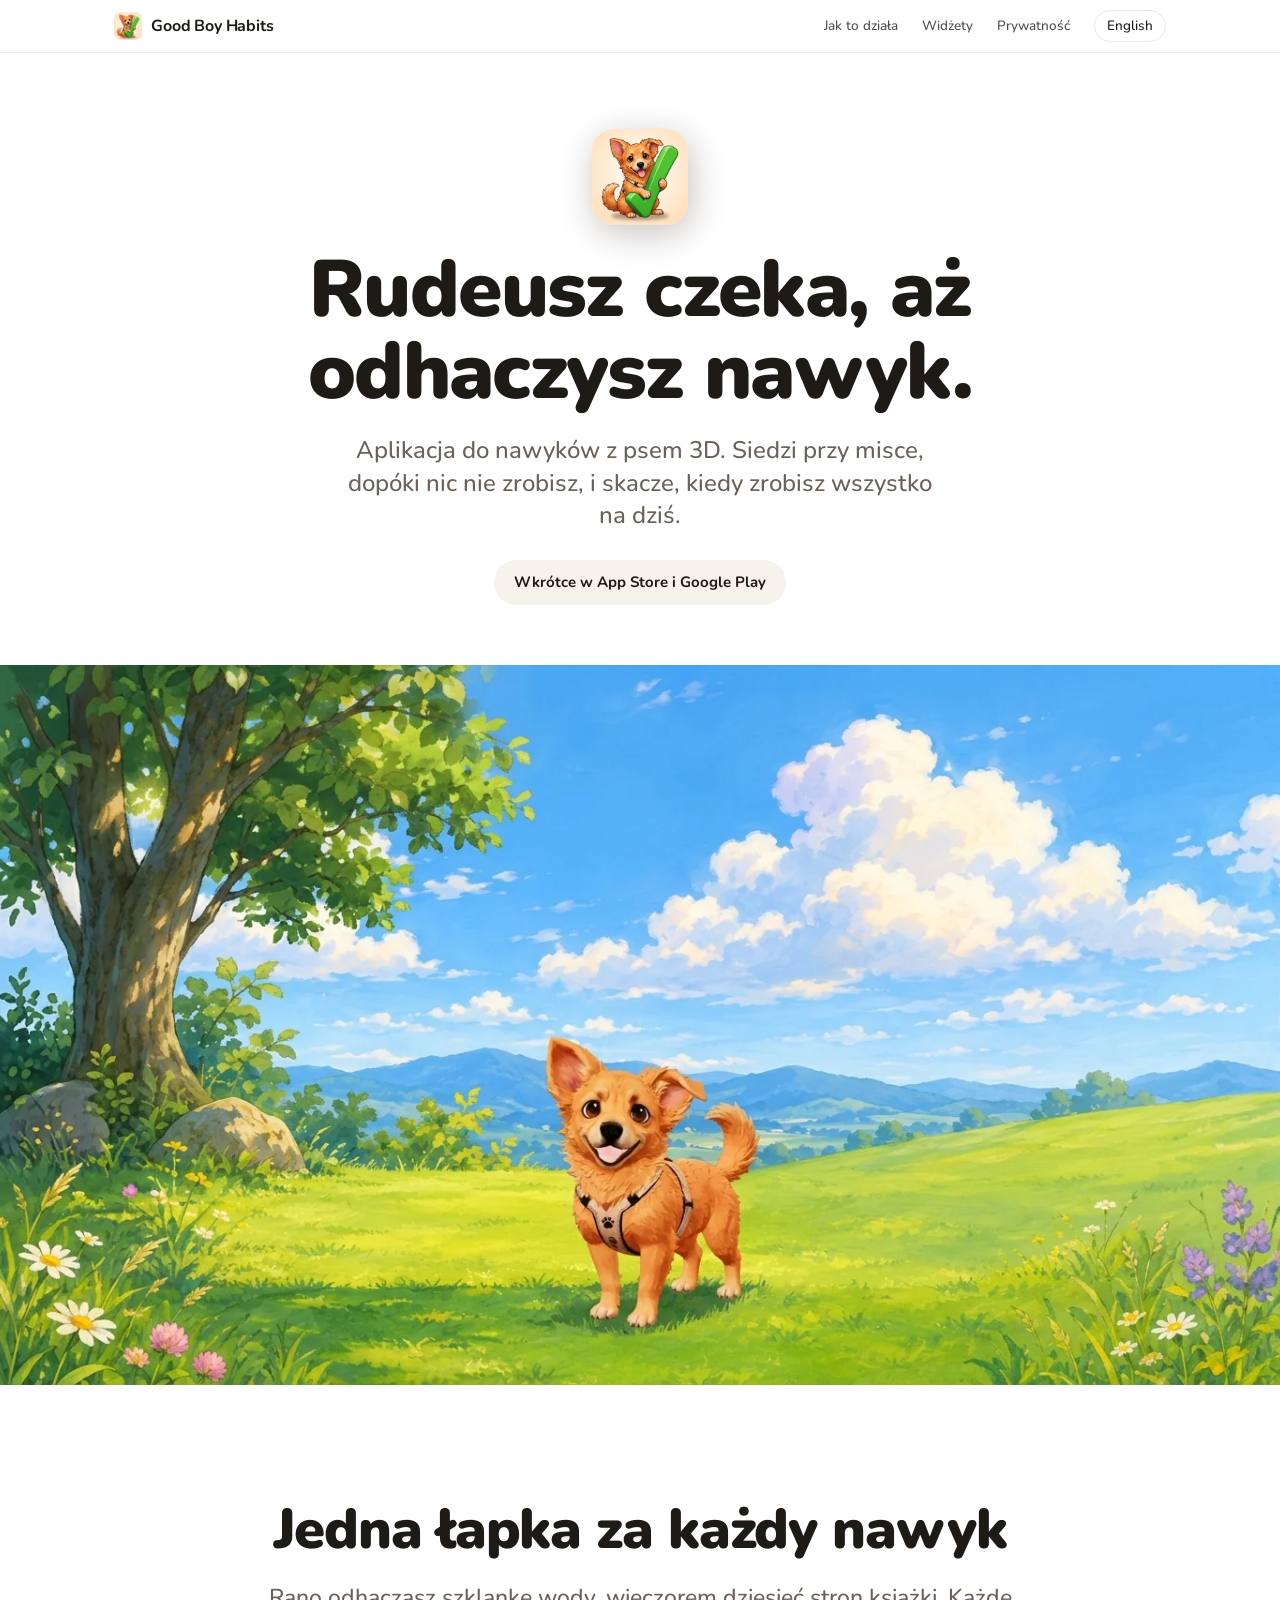
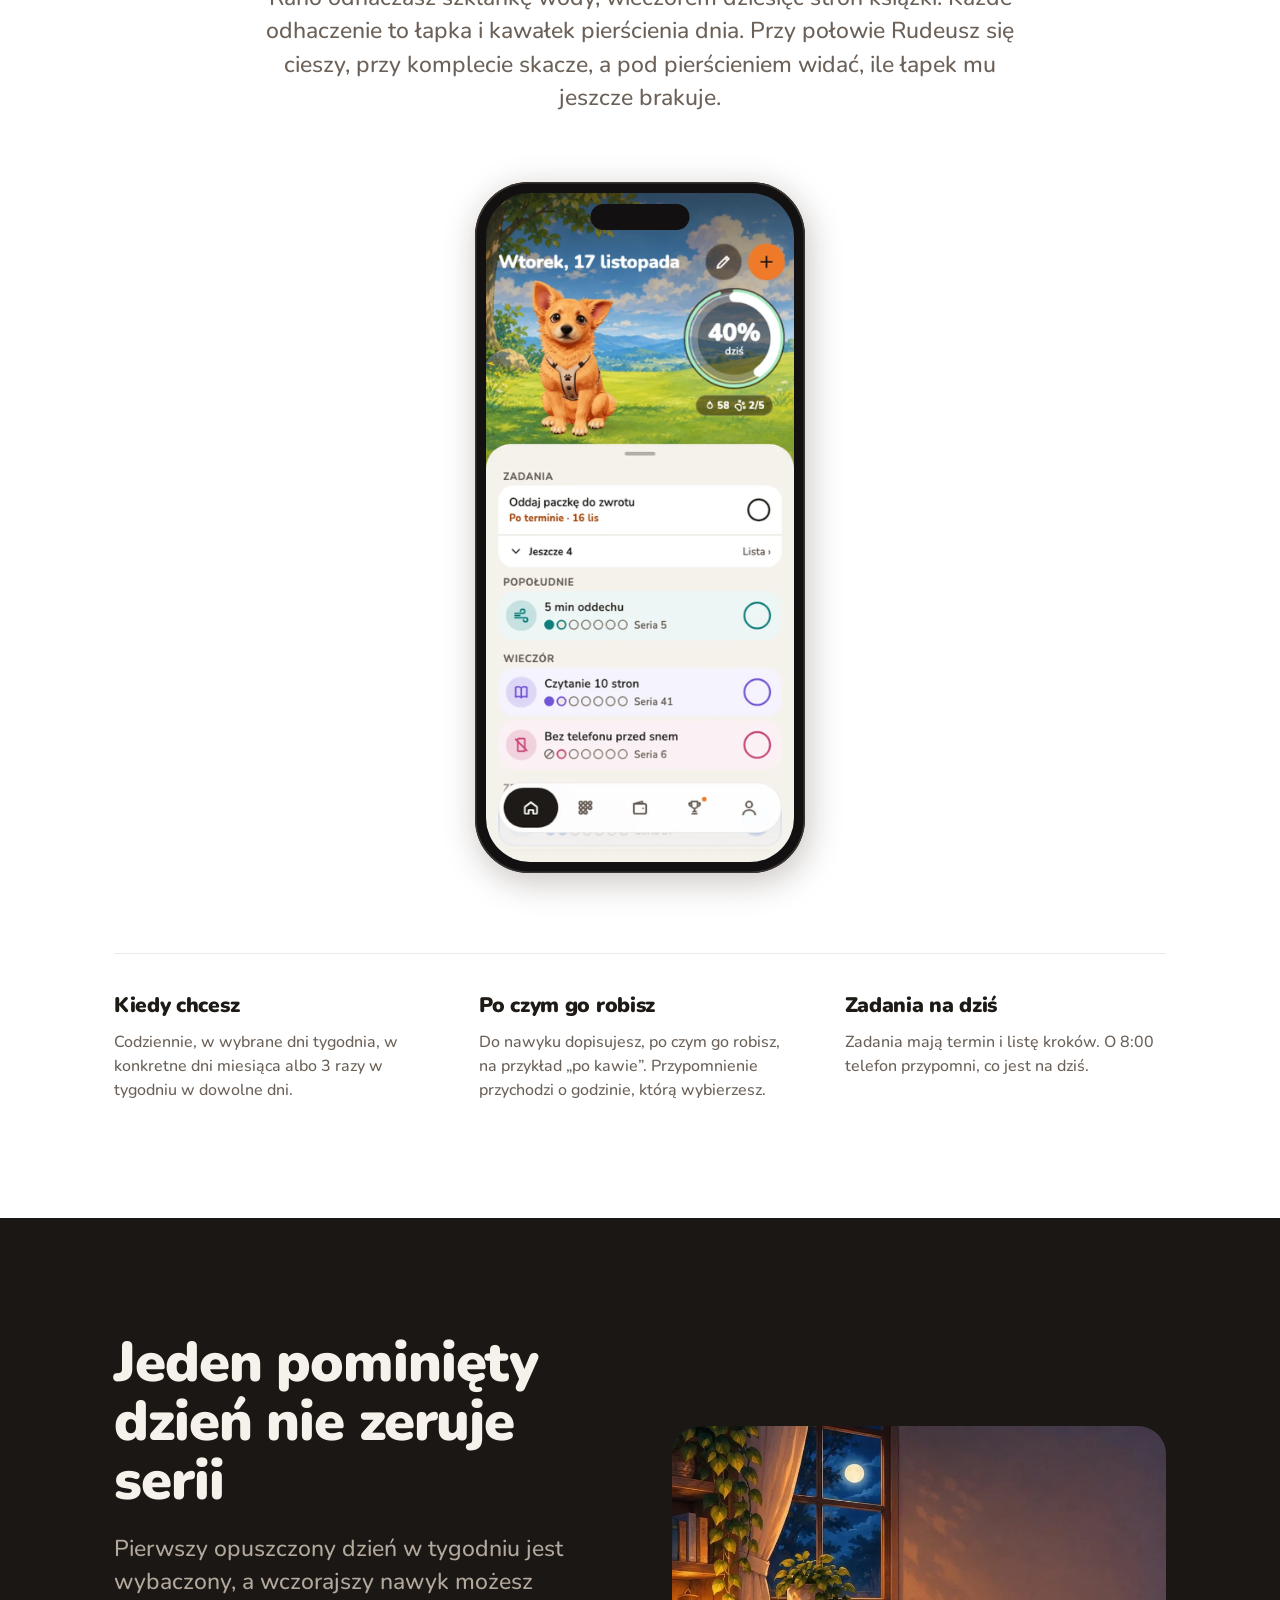
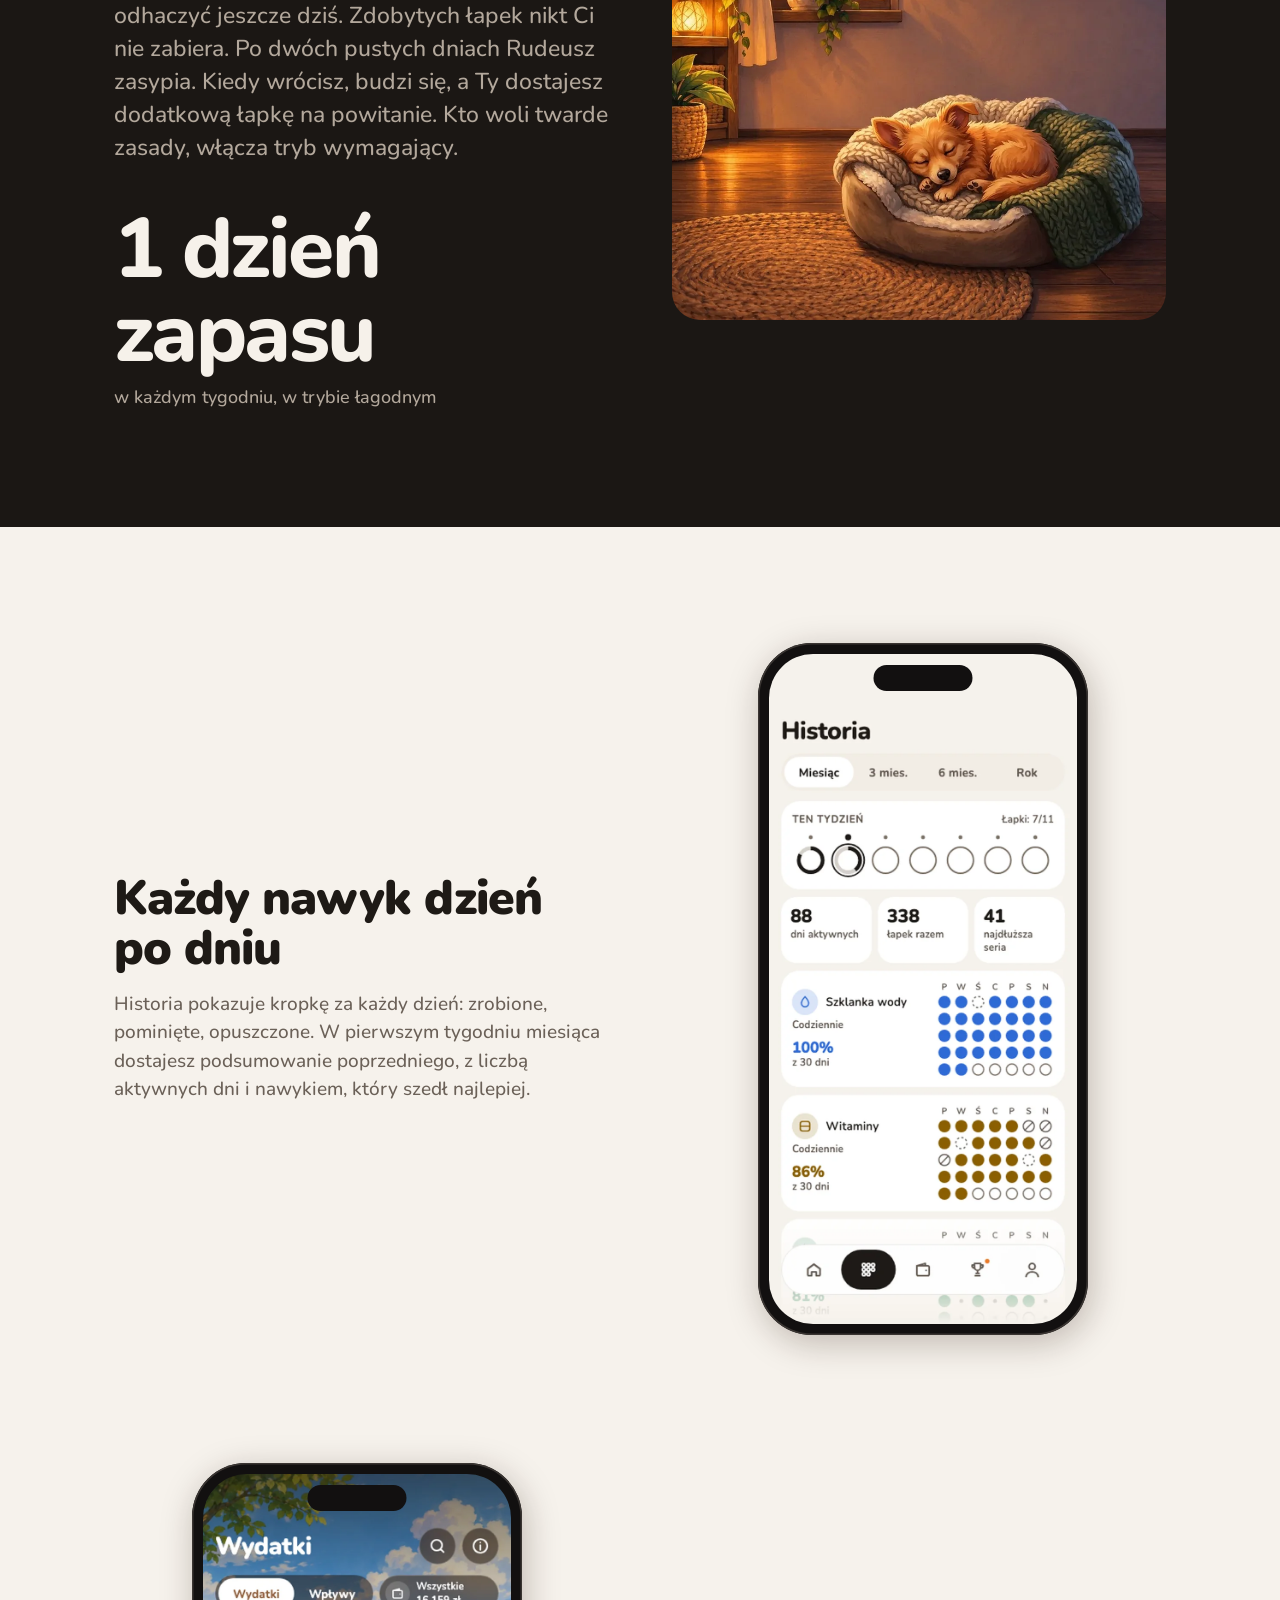
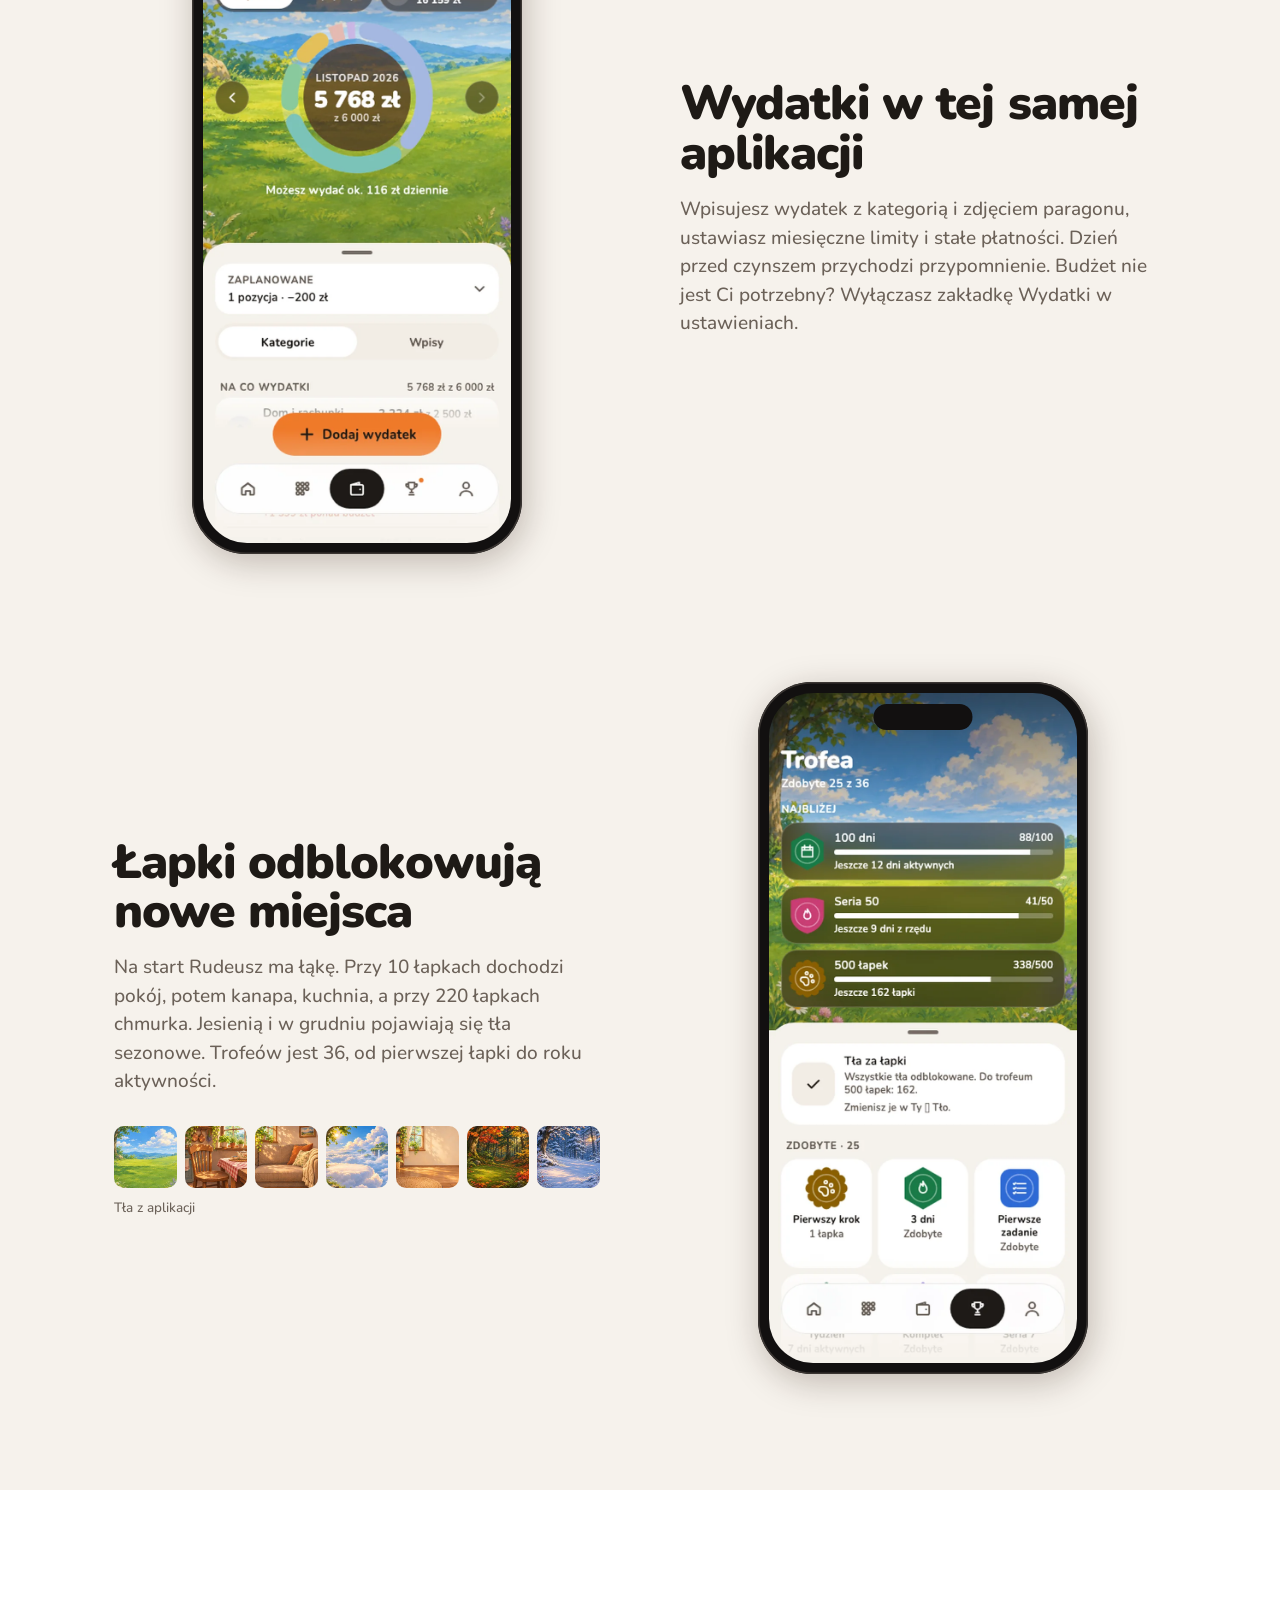
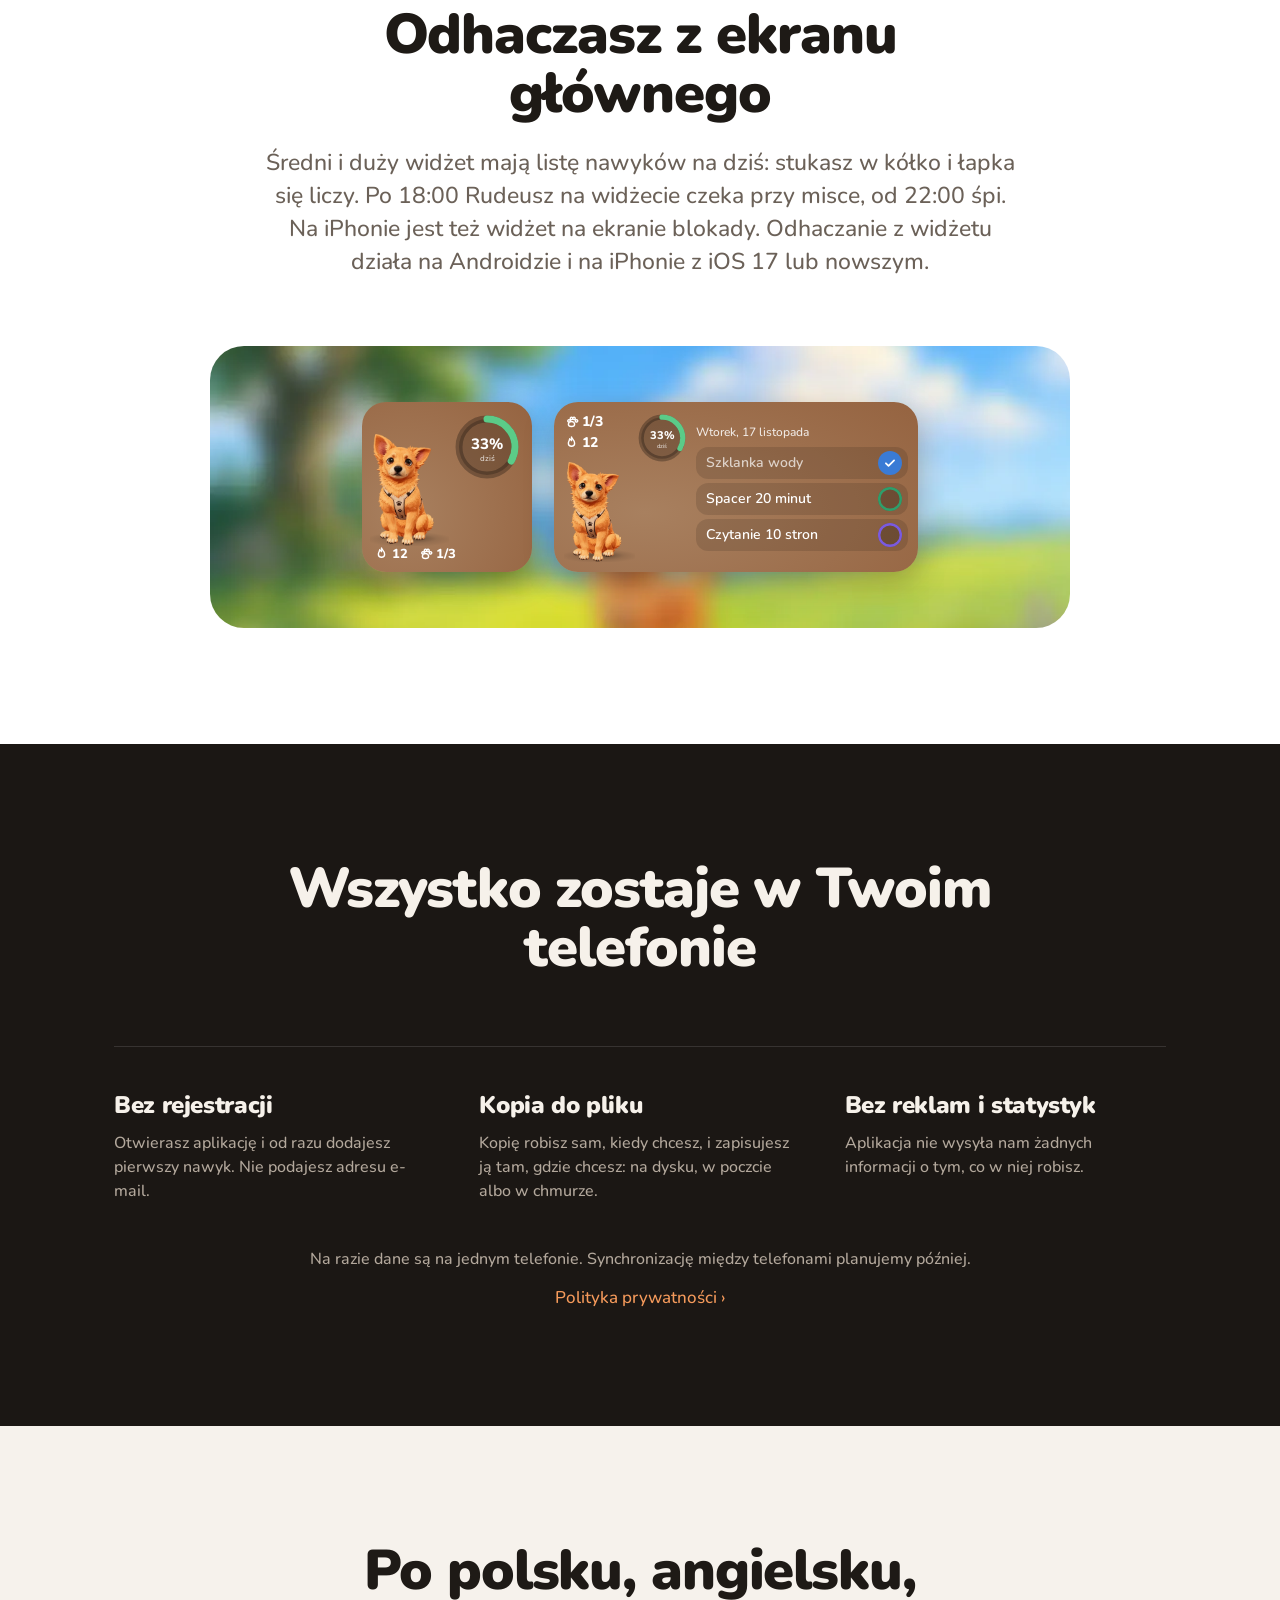
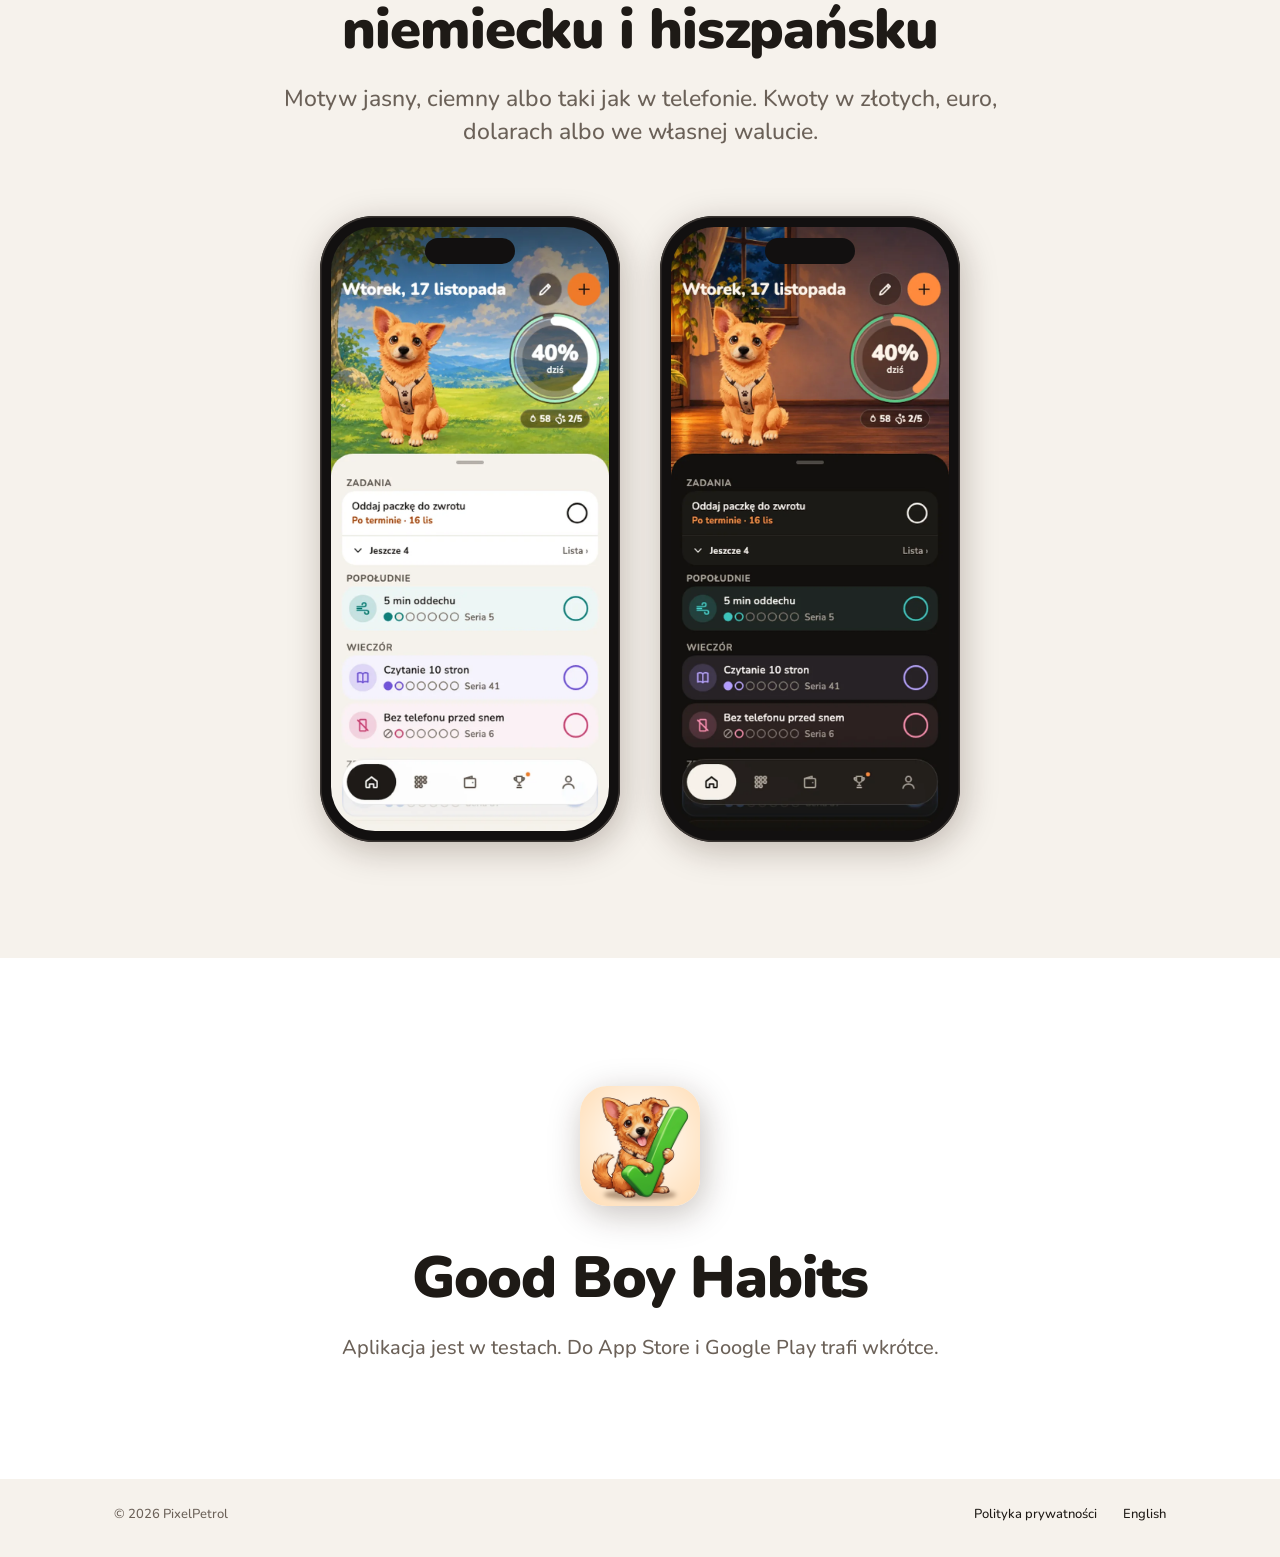
==== commit 7f8b76ad: "Nunito and rewritten copy: concrete facts instead of slogans Co-Authored-By: Claude Opus 5.5 <norepl" ====
--- a/index.html
+++ b/index.html
@@ -3,15 +3,15 @@
 <head>
 <meta charset="utf-8">
 <meta name="viewport" content="width=device-width, initial-scale=1">
-<title>Good Boy Habits — dobry pies, dobre nawyki</title>
-<meta name="description" content="Odhaczasz nawyk, Rudeusz dostaje łapkę. Aplikacja do nawyków z psem, bez konta i bez reklam.">
-<meta property="og:title" content="Good Boy Habits — dobry pies, dobre nawyki">
-<meta property="og:description" content="Odhaczasz nawyk, Rudeusz dostaje łapkę. Aplikacja do nawyków z psem, bez konta i bez reklam.">
+<title>Good Boy Habits: nawyki z psem, który na Ciebie czeka</title>
+<meta name="description" content="Aplikacja do nawyków z psem 3D. Za każdy odhaczony nawyk Rudeusz dostaje łapkę. Dane zostają w telefonie.">
+<meta property="og:title" content="Good Boy Habits: nawyki z psem, który na Ciebie czeka">
+<meta property="og:description" content="Aplikacja do nawyków z psem 3D. Za każdy odhaczony nawyk Rudeusz dostaje łapkę. Dane zostają w telefonie.">
 <meta property="og:image" content="https://pixelpetrol.github.io/goodboyhabits/img/og.png">
 <meta name="theme-color" content="#FFFFFF">
 <link rel="icon" href="img/icon.png">
 <link rel="apple-touch-icon" href="img/icon.png">
-<link rel="preconnect" href="https://fonts.googleapis.com"><link rel="preconnect" href="https://fonts.gstatic.com" crossorigin><link href="https://fonts.googleapis.com/css2?family=Bricolage+Grotesque:opsz,wght@12..96,700;12..96,800&family=Plus+Jakarta+Sans:wght@400;600;700&display=swap" rel="stylesheet">
+<link rel="preconnect" href="https://fonts.googleapis.com"><link rel="preconnect" href="https://fonts.gstatic.com" crossorigin><link href="https://fonts.googleapis.com/css2?family=Nunito:wght@500;600;700;800;900&display=swap" rel="stylesheet">
 <link rel="stylesheet" href="style.css">
 </head>
 <body>
@@ -24,8 +24,8 @@
 <header class="hero">
 <div class="wrap">
 <img class="icon" src="img/icon.png" alt="" width="96" height="96">
-<h1>Dobry pies.<br>Dobre nawyki.</h1>
-<p class="sub">Odhaczasz nawyk, a Rudeusz dostaje łapkę. Tak po prostu, każdego dnia.</p>
+<h1>Rudeusz czeka, aż odhaczysz nawyk.</h1>
+<p class="sub">Aplikacja do nawyków z psem 3D. Siedzi przy misce, dopóki nic nie zrobisz, i skacze, kiedy zrobisz wszystko na dziś.</p>
 <span class="soon">Wkrótce w App Store i Google Play</span>
 </div>
 <div class="scene" role="img" aria-label="Rudeusz, rudy pies, stoi na słonecznej łące"></div>
@@ -33,49 +33,50 @@
 
 <section class="band s1 center" id="jak">
 <div class="wrap">
-<div class="narrow reveal"><h2 class="h2">Każdy nawyk to łapka.</h2><p class="lead">Rano szklanka wody, wieczorem dziesięć stron. Odhaczasz jednym stuknięciem, pierścień dnia się zapełnia, a przy komplecie Rudeusz skacze z radości.</p></div>
-<div class="reveal"><div class="phone"><img src="img/pl_today.webp" alt="Każdy nawyk to łapka." loading="lazy" width="402" height="874"></div></div>
-<div class="cols reveal"><div><h3>Twoje pory dnia</h3><p>Rano, po południu, wieczorem. Codziennie, w wybrane dni albo kilka razy w tygodniu.</p></div><div><h3>Przypomnienia</h3><p>O stałej godzinie albo po czymś, co i tak robisz: po kawie, po pracy.</p></div><div><h3>Zadania obok</h3><p>Z terminem i listą kroków. Rano przypomnienie o tym, co na dziś.</p></div></div>
+<div class="narrow reveal"><h2 class="h2">Jedna łapka za każdy nawyk</h2><p class="lead">Rano odhaczasz szklankę wody, wieczorem dziesięć stron książki. Każde odhaczenie to łapka i kawałek pierścienia dnia. Przy połowie Rudeusz się cieszy, przy komplecie skacze, a pod pierścieniem widać, ile łapek mu jeszcze brakuje.</p></div>
+<div class="reveal"><div class="phone"><img src="img/pl_today.webp" alt="Jedna łapka za każdy nawyk" loading="lazy" width="402" height="874"></div></div>
+<div class="cols reveal"><div><h3>Kiedy chcesz</h3><p>Codziennie, w wybrane dni tygodnia, w konkretne dni miesiąca albo 3 razy w tygodniu w dowolne dni.</p></div><div><h3>Po czym go robisz</h3><p>Do nawyku dopisujesz, po czym go robisz, na przykład „po kawie”. Przypomnienie przychodzi o godzinie, którą wybierzesz.</p></div><div><h3>Zadania na dziś</h3><p>Zadania mają termin i listę kroków. O 8:00 telefon przypomni, co jest na dziś.</p></div></div>
 </div>
 </section>
 
 <section class="band dark s2">
 <div class="wrap grid2">
-<div class="reveal"><h2 class="h2">Gorszy dzień?<br>Nic się nie stało.</h2><p class="lead">Seria ma jeden dzień zapasu w tygodniu, a wczorajszy nawyk możesz nadrobić dziś. Łapek nie tracisz nigdy. Rudeusz się nie gniewa i nic nie mówi. Po prostu czeka.</p><div class="big">1 dzień zapasu</div><div class="small">w każdym tygodniu</div></div>
+<div class="reveal"><h2 class="h2">Jeden pominięty dzień nie zeruje serii</h2><p class="lead">Pierwszy opuszczony dzień w tygodniu jest wybaczony, a wczorajszy nawyk możesz odhaczyć jeszcze dziś. Zdobytych łapek nikt Ci nie zabiera. Po dwóch pustych dniach Rudeusz zasypia. Kiedy wrócisz, budzi się, a Ty dostajesz dodatkową łapkę na powitanie. Kto woli twarde zasady, włącza tryb wymagający.</p><div class="big">1 dzień zapasu</div><div class="small">w każdym tygodniu, w trybie łagodnym</div></div>
 <img class="evening reveal" src="img/evening.webp" alt="Rudeusz śpi zwinięty na posłaniu w ciepłym, wieczornym pokoju" loading="lazy">
 </div>
 </section>
 
 <section class="band parchment">
 <div class="wrap">
-<div class="row reveal"><div class="txt"><h3>Historia, którą chce się oglądać.</h3><p>Każdy dzień to kropka. Widać serie, słabsze tygodnie i to, co idzie najlepiej. Na koniec miesiąca krótkie podsumowanie.</p></div><div class="phone"><img src="img/pl_history.webp" alt="Historia, którą chce się oglądać." loading="lazy" width="402" height="874"></div></div>
-<div class="row reveal flip"><div class="txt"><h3>Budżet, jeśli chcesz.</h3><p>Wydatki, limity i stałe płatności w osobnej zakładce, ze zdjęciem paragonu. Złoty, euro, dolar albo własna waluta. Niepotrzebny? Wyłączasz jednym przełącznikiem.</p></div><div class="phone"><img src="img/pl_money.webp" alt="Budżet, jeśli chcesz." loading="lazy" width="402" height="874"></div></div>
-<div class="row reveal"><div class="txt"><h3>Łapki odblokowują świat.</h3><p>36 trofeów i nowe miejsca dla Rudeusza: kuchnia, kanapa, chmurka. Zimą dochodzą tła sezonowe.</p><div class="bgs"><img src="img/bg_yard.webp" alt="" loading="lazy"><img src="img/bg_kitchen.webp" alt="" loading="lazy"><img src="img/bg_sofa.webp" alt="" loading="lazy"><img src="img/bg_cloud.webp" alt="" loading="lazy"><img src="img/bg_room.webp" alt="" loading="lazy"><img src="img/bg_autumn.webp" alt="" loading="lazy"><img src="img/bg_winter.webp" alt="" loading="lazy"></div><p class="bgs-cap">Tła do odblokowania łapkami</p></div><div class="phone"><img src="img/pl_trophies.webp" alt="Łapki odblokowują świat." loading="lazy" width="402" height="874"></div></div>
+<div class="row reveal"><div class="txt"><h3>Każdy nawyk dzień po dniu</h3><p>Historia pokazuje kropkę za każdy dzień: zrobione, pominięte, opuszczone. W pierwszym tygodniu miesiąca dostajesz podsumowanie poprzedniego, z liczbą aktywnych dni i nawykiem, który szedł najlepiej.</p></div><div class="phone"><img src="img/pl_history.webp" alt="Każdy nawyk dzień po dniu" loading="lazy" width="402" height="874"></div></div>
+<div class="row reveal flip"><div class="txt"><h3>Wydatki w tej samej aplikacji</h3><p>Wpisujesz wydatek z kategorią i zdjęciem paragonu, ustawiasz miesięczne limity i stałe płatności. Dzień przed czynszem przychodzi przypomnienie. Budżet nie jest Ci potrzebny? Wyłączasz zakładkę Wydatki w ustawieniach.</p></div><div class="phone"><img src="img/pl_money.webp" alt="Wydatki w tej samej aplikacji" loading="lazy" width="402" height="874"></div></div>
+<div class="row reveal"><div class="txt"><h3>Łapki odblokowują nowe miejsca</h3><p>Na start Rudeusz ma łąkę. Przy 10 łapkach dochodzi pokój, potem kanapa, kuchnia, a przy 220 łapkach chmurka. Jesienią i w grudniu pojawiają się tła sezonowe. Trofeów jest 36, od pierwszej łapki do roku aktywności.</p><div class="bgs"><img src="img/bg_yard.webp" alt="" loading="lazy"><img src="img/bg_kitchen.webp" alt="" loading="lazy"><img src="img/bg_sofa.webp" alt="" loading="lazy"><img src="img/bg_cloud.webp" alt="" loading="lazy"><img src="img/bg_room.webp" alt="" loading="lazy"><img src="img/bg_autumn.webp" alt="" loading="lazy"><img src="img/bg_winter.webp" alt="" loading="lazy"></div><p class="bgs-cap">Tła z aplikacji</p></div><div class="phone"><img src="img/pl_trophies.webp" alt="Łapki odblokowują nowe miejsca" loading="lazy" width="402" height="874"></div></div>
 </div>
 </section>
 
 <section class="band center" id="widzety">
 <div class="wrap">
-<div class="narrow reveal"><h2 class="h2">Odhaczasz z ekranu głównego.</h2><p class="lead">Widżety w trzech rozmiarach i na ekranie blokady iPhone&#x27;a. Stukasz w nawyk i gotowe. W nocy Rudeusz śpi, wieczorem czeka przy misce.</p></div>
-<div class="home reveal" role="img" aria-label="Odhaczasz z ekranu głównego.">
-<div class="wd s"><svg class="ring" viewBox="0 0 70 70" aria-hidden="true"><circle cx="35" cy="35" r="28" fill="rgba(0,0,0,.22)" stroke="rgba(0,0,0,.28)" stroke-width="7"/><circle cx="35" cy="35" r="28" fill="none" stroke="#5BCB88" stroke-width="7" stroke-linecap="round" stroke-dasharray="58.6 175.9" transform="rotate(-90 35 35)"/><text x="35" y="37" text-anchor="middle" class="ringtxt">33%</text><text x="35" y="49" text-anchor="middle" font-size="8" fill="rgba(255,255,255,.8)" font-family="Plus Jakarta Sans, sans-serif">dziś</text></svg><img class="dog" src="img/dog_sit.webp" alt=""><div class="pills"><span><svg class="i" viewBox="0 0 24 24" aria-hidden="true"><path d="M12 3c1 4 5 5 5 10a5 5 0 0 1-10 0c0-3 2-4 2-7 2 1 3 3 3 3s0-3 0-6z"/></svg>12</span><span><svg class="i" viewBox="0 0 24 24" aria-hidden="true"><path d="M12 20c-3 0-5-1.5-5-3.5S9 12 12 12s5 2.5 5 4.5-2 3.5-5 3.5zM6 11a2 2 0 1 0 0-.01M10 7a2 2 0 1 0 0-.01M14 7a2 2 0 1 0 0-.01M18 11a2 2 0 1 0 0-.01"/></svg>1/3</span></div></div>
-<div class="wd m"><div class="left"><svg class="ring" viewBox="0 0 70 70" aria-hidden="true"><circle cx="35" cy="35" r="28" fill="rgba(0,0,0,.22)" stroke="rgba(0,0,0,.28)" stroke-width="7"/><circle cx="35" cy="35" r="28" fill="none" stroke="#5BCB88" stroke-width="7" stroke-linecap="round" stroke-dasharray="58.6 175.9" transform="rotate(-90 35 35)"/><text x="35" y="37" text-anchor="middle" class="ringtxt">33%</text><text x="35" y="49" text-anchor="middle" font-size="8" fill="rgba(255,255,255,.8)" font-family="Plus Jakarta Sans, sans-serif">dziś</text></svg><img class="dog" src="img/dog_sit.webp" alt=""><div class="pills"><span><svg class="i" viewBox="0 0 24 24" aria-hidden="true"><path d="M12 20c-3 0-5-1.5-5-3.5S9 12 12 12s5 2.5 5 4.5-2 3.5-5 3.5zM6 11a2 2 0 1 0 0-.01M10 7a2 2 0 1 0 0-.01M14 7a2 2 0 1 0 0-.01M18 11a2 2 0 1 0 0-.01"/></svg>1/3</span><span><svg class="i" viewBox="0 0 24 24" aria-hidden="true"><path d="M12 3c1 4 5 5 5 10a5 5 0 0 1-10 0c0-3 2-4 2-7 2 1 3 3 3 3s0-3 0-6z"/></svg>12</span></div></div><div class="right"><div class="date">Wtorek, 17 listopada</div><div class="hr done"><span class="n">Szklanka wody</span><span class="ck" style="background:#3A7BD5"><svg viewBox="0 0 24 24"><path d="M5 12.5l4.5 4.5L19 7.5"/></svg></span></div><div class="hr"><span class="n">Spacer 20 minut</span><span class="ck" style="box-shadow:inset 0 0 0 2.4px #2E9E6B; background:rgba(0,0,0,.2)"></span></div><div class="hr"><span class="n">Czytanie 10 stron</span><span class="ck" style="box-shadow:inset 0 0 0 2.4px #7A5AE0; background:rgba(0,0,0,.2)"></span></div></div></div>
+<div class="narrow reveal"><h2 class="h2">Odhaczasz z ekranu głównego</h2><p class="lead">Średni i duży widżet mają listę nawyków na dziś: stukasz w kółko i łapka się liczy. Po 18:00 Rudeusz na widżecie czeka przy misce, od 22:00 śpi. Na iPhonie jest też widżet na ekranie blokady. Odhaczanie z widżetu działa na Androidzie i na iPhonie z iOS 17 lub nowszym.</p></div>
+<div class="home reveal" role="img" aria-label="Odhaczasz z ekranu głównego">
+<div class="wd s"><svg class="ring" viewBox="0 0 70 70" aria-hidden="true"><circle cx="35" cy="35" r="28" fill="rgba(0,0,0,.22)" stroke="rgba(0,0,0,.28)" stroke-width="7"/><circle cx="35" cy="35" r="28" fill="none" stroke="#5BCB88" stroke-width="7" stroke-linecap="round" stroke-dasharray="58.6 175.9" transform="rotate(-90 35 35)"/><text x="35" y="37" text-anchor="middle" class="ringtxt">33%</text><text x="35" y="49" text-anchor="middle" font-size="8" fill="rgba(255,255,255,.8)" font-family="Nunito, sans-serif">dziś</text></svg><img class="dog" src="img/dog_sit.webp" alt=""><div class="pills"><span><svg class="i" viewBox="0 0 24 24" aria-hidden="true"><path d="M12 3c1 4 5 5 5 10a5 5 0 0 1-10 0c0-3 2-4 2-7 2 1 3 3 3 3s0-3 0-6z"/></svg>12</span><span><svg class="i" viewBox="0 0 24 24" aria-hidden="true"><path d="M12 20c-3 0-5-1.5-5-3.5S9 12 12 12s5 2.5 5 4.5-2 3.5-5 3.5zM6 11a2 2 0 1 0 0-.01M10 7a2 2 0 1 0 0-.01M14 7a2 2 0 1 0 0-.01M18 11a2 2 0 1 0 0-.01"/></svg>1/3</span></div></div>
+<div class="wd m"><div class="left"><svg class="ring" viewBox="0 0 70 70" aria-hidden="true"><circle cx="35" cy="35" r="28" fill="rgba(0,0,0,.22)" stroke="rgba(0,0,0,.28)" stroke-width="7"/><circle cx="35" cy="35" r="28" fill="none" stroke="#5BCB88" stroke-width="7" stroke-linecap="round" stroke-dasharray="58.6 175.9" transform="rotate(-90 35 35)"/><text x="35" y="37" text-anchor="middle" class="ringtxt">33%</text><text x="35" y="49" text-anchor="middle" font-size="8" fill="rgba(255,255,255,.8)" font-family="Nunito, sans-serif">dziś</text></svg><img class="dog" src="img/dog_sit.webp" alt=""><div class="pills"><span><svg class="i" viewBox="0 0 24 24" aria-hidden="true"><path d="M12 20c-3 0-5-1.5-5-3.5S9 12 12 12s5 2.5 5 4.5-2 3.5-5 3.5zM6 11a2 2 0 1 0 0-.01M10 7a2 2 0 1 0 0-.01M14 7a2 2 0 1 0 0-.01M18 11a2 2 0 1 0 0-.01"/></svg>1/3</span><span><svg class="i" viewBox="0 0 24 24" aria-hidden="true"><path d="M12 3c1 4 5 5 5 10a5 5 0 0 1-10 0c0-3 2-4 2-7 2 1 3 3 3 3s0-3 0-6z"/></svg>12</span></div></div><div class="right"><div class="date">Wtorek, 17 listopada</div><div class="hr done"><span class="n">Szklanka wody</span><span class="ck" style="background:#3A7BD5"><svg viewBox="0 0 24 24"><path d="M5 12.5l4.5 4.5L19 7.5"/></svg></span></div><div class="hr"><span class="n">Spacer 20 minut</span><span class="ck" style="box-shadow:inset 0 0 0 2.4px #2E9E6B; background:rgba(0,0,0,.2)"></span></div><div class="hr"><span class="n">Czytanie 10 stron</span><span class="ck" style="box-shadow:inset 0 0 0 2.4px #7A5AE0; background:rgba(0,0,0,.2)"></span></div></div></div>
 </div>
 </div>
 </section>
 
 <section class="band dark center" id="prywatnosc">
 <div class="wrap">
-<div class="narrow reveal"><h2 class="h2">Twoje dane zostają w telefonie.</h2></div>
-<div class="p3 reveal"><div><h3>Bez konta</h3><p>Nie zakładasz konta i nie podajesz adresu e-mail.</p></div><div><h3>Bez reklam</h3><p>Żadnych reklam ani wyskakujących ofert.</p></div><div><h3>Bez śledzenia</h3><p>Aplikacja nie zbiera statystyk. Kopię zapasową robisz sam, do pliku.</p></div></div>
+<div class="narrow reveal"><h2 class="h2">Wszystko zostaje w Twoim telefonie</h2></div>
+<div class="p3 reveal"><div><h3>Bez rejestracji</h3><p>Otwierasz aplikację i od razu dodajesz pierwszy nawyk. Nie podajesz adresu e-mail.</p></div><div><h3>Kopia do pliku</h3><p>Kopię robisz sam, kiedy chcesz, i zapisujesz ją tam, gdzie chcesz: na dysku, w poczcie albo w chmurze.</p></div><div><h3>Bez reklam i statystyk</h3><p>Aplikacja nie wysyła nam żadnych informacji o tym, co w niej robisz.</p></div></div>
+<p class="note reveal">Na razie dane są na jednym telefonie. Synchronizację między telefonami planujemy później.</p>
 <p class="more reveal"><a href="privacy.html">Polityka prywatności ›</a></p>
 </div>
 </section>
 
 <section class="band parchment center">
 <div class="wrap">
-<div class="narrow reveal"><h2 class="h2">W dzień i w nocy.<br>W czterech językach.</h2><p class="lead">Jasny i ciemny motyw. Polski, angielski, niemiecki i hiszpański.</p></div>
-<div class="duo reveal"><div class="phone"><img src="img/pl_today.webp" alt="Jasny i ciemny motyw. Polski, angielski, niemiecki i hiszpański." loading="lazy" width="402" height="874"></div><div class="phone"><img src="img/pl_today_dark.webp" alt="Jasny i ciemny motyw. Polski, angielski, niemiecki i hiszpański." loading="lazy" width="402" height="874"></div></div>
+<div class="narrow reveal"><h2 class="h2">Po polsku, angielsku, niemiecku i hiszpańsku</h2><p class="lead">Motyw jasny, ciemny albo taki jak w telefonie. Kwoty w złotych, euro, dolarach albo we własnej walucie.</p></div>
+<div class="duo reveal"><div class="phone"><img src="img/pl_today.webp" alt="Motyw jasny, ciemny albo taki jak w telefonie. Kwoty w złotych, euro, dolarach albo we własnej walucie." loading="lazy" width="402" height="874"></div><div class="phone"><img src="img/pl_today_dark.webp" alt="Motyw jasny, ciemny albo taki jak w telefonie. Kwoty w złotych, euro, dolarach albo we własnej walucie." loading="lazy" width="402" height="874"></div></div>
 </div>
 </section>
 
@@ -83,7 +84,7 @@
 <div class="wrap reveal">
 <img class="icon" src="img/icon.png" alt="" width="120" height="120">
 <h2>Good Boy Habits</h2>
-<p>Wkrótce w App Store i Google Play.</p>
+<p>Aplikacja jest w testach. Do App Store i Google Play trafi wkrótce.</p>
 </div>
 </section>
 </main>
--- a/style.css
+++ b/style.css
@@ -3,16 +3,16 @@
   --tile:#1B1714; --on-dark:#F6F1EA; --mut-dark:#B3A89C;
   --accent:#C9581A; --accent-dark:#F59A5B;
   --shadow:rgba(40,20,8,.26) 3px 8px 34px;
-  --display:'Bricolage Grotesque', system-ui, -apple-system, sans-serif;
-  --text:'Plus Jakarta Sans', system-ui, -apple-system, sans-serif;
+  --display:'Nunito', ui-rounded, system-ui, -apple-system, sans-serif;
+  --text:'Nunito', ui-rounded, system-ui, -apple-system, sans-serif;
 }
 * { box-sizing:border-box; }
 html { -webkit-text-size-adjust:100%; scroll-behavior:smooth; }
-body { margin:0; background:var(--canvas); color:var(--ink); font:400 17px/1.47 var(--text); letter-spacing:-.01em; overflow-x:hidden; }
+body { margin:0; background:var(--canvas); color:var(--ink); font:500 17px/1.5 var(--text); overflow-x:hidden; }
 img { display:block; max-width:100%; }
 a { color:var(--accent); text-decoration:none; }
 a:hover { text-decoration:underline; }
-h1, h2, h3 { font-family:var(--display); font-weight:800; margin:0; letter-spacing:-.025em; }
+h1, h2, h3 { font-family:var(--display); font-weight:900; margin:0; letter-spacing:-.02em; }
 p { margin:0; }
 .wrap { max-width:1100px; margin:0 auto; padding:0 24px; }
 .narrow { max-width:760px; margin:0 auto; }
@@ -27,7 +27,7 @@
 
 .hero { text-align:center; padding:76px 0 0; }
 .hero .icon { width:96px; height:96px; border-radius:22px; margin:0 auto 24px; box-shadow:var(--shadow); }
-.hero h1 { font-size:clamp(46px, 8.6vw, 100px); line-height:.97; }
+.hero h1 { font-size:clamp(40px, 6.6vw, 80px); line-height:1.02; max-width:900px; margin:0 auto; }
 .hero .sub { font-size:clamp(19px, 2.3vw, 24px); color:var(--mut); max-width:600px; margin:22px auto 0; line-height:1.36; }
 .soon { display:inline-block; margin-top:28px; font-size:15px; font-weight:700; color:var(--ink); padding:11px 20px; border-radius:99px; background:var(--parchment); }
 .scene { margin-top:60px; height:clamp(420px, 56.25vw, 820px); background:#9CCDEB url(img/scene_hero.webp) 50% 100% / cover no-repeat; }
@@ -37,7 +37,7 @@
 .band.dark { background:var(--tile); color:var(--on-dark); }
 .band.dark a { color:var(--accent-dark); }
 .center { text-align:center; }
-.h2 { font-size:clamp(38px, 5.6vw, 66px); line-height:1.02; }
+.h2 { font-size:clamp(34px, 4.8vw, 56px); line-height:1.05; }
 .lead { font-size:clamp(19px, 2.1vw, 23px); line-height:1.44; color:var(--mut); margin-top:22px; }
 .dark .lead { color:var(--mut-dark); }
 
@@ -89,7 +89,8 @@
 .p3 { display:grid; grid-template-columns:repeat(3, 1fr); gap:44px; margin-top:68px; text-align:left; border-top:1px solid rgba(255,255,255,.12); padding-top:40px; }
 .p3 h3 { font-size:24px; }
 .p3 p { color:var(--mut-dark); margin-top:8px; font-size:16px; }
-.more { margin-top:44px; font-size:17px; }
+.note { margin-top:44px; color:var(--mut-dark); font-size:16px; }
+.more { margin-top:14px; font-size:17px; }
 
 .duo { display:flex; justify-content:center; gap:40px; margin-top:68px; }
 .duo .phone { width:min(300px, 42vw); margin:0; }
